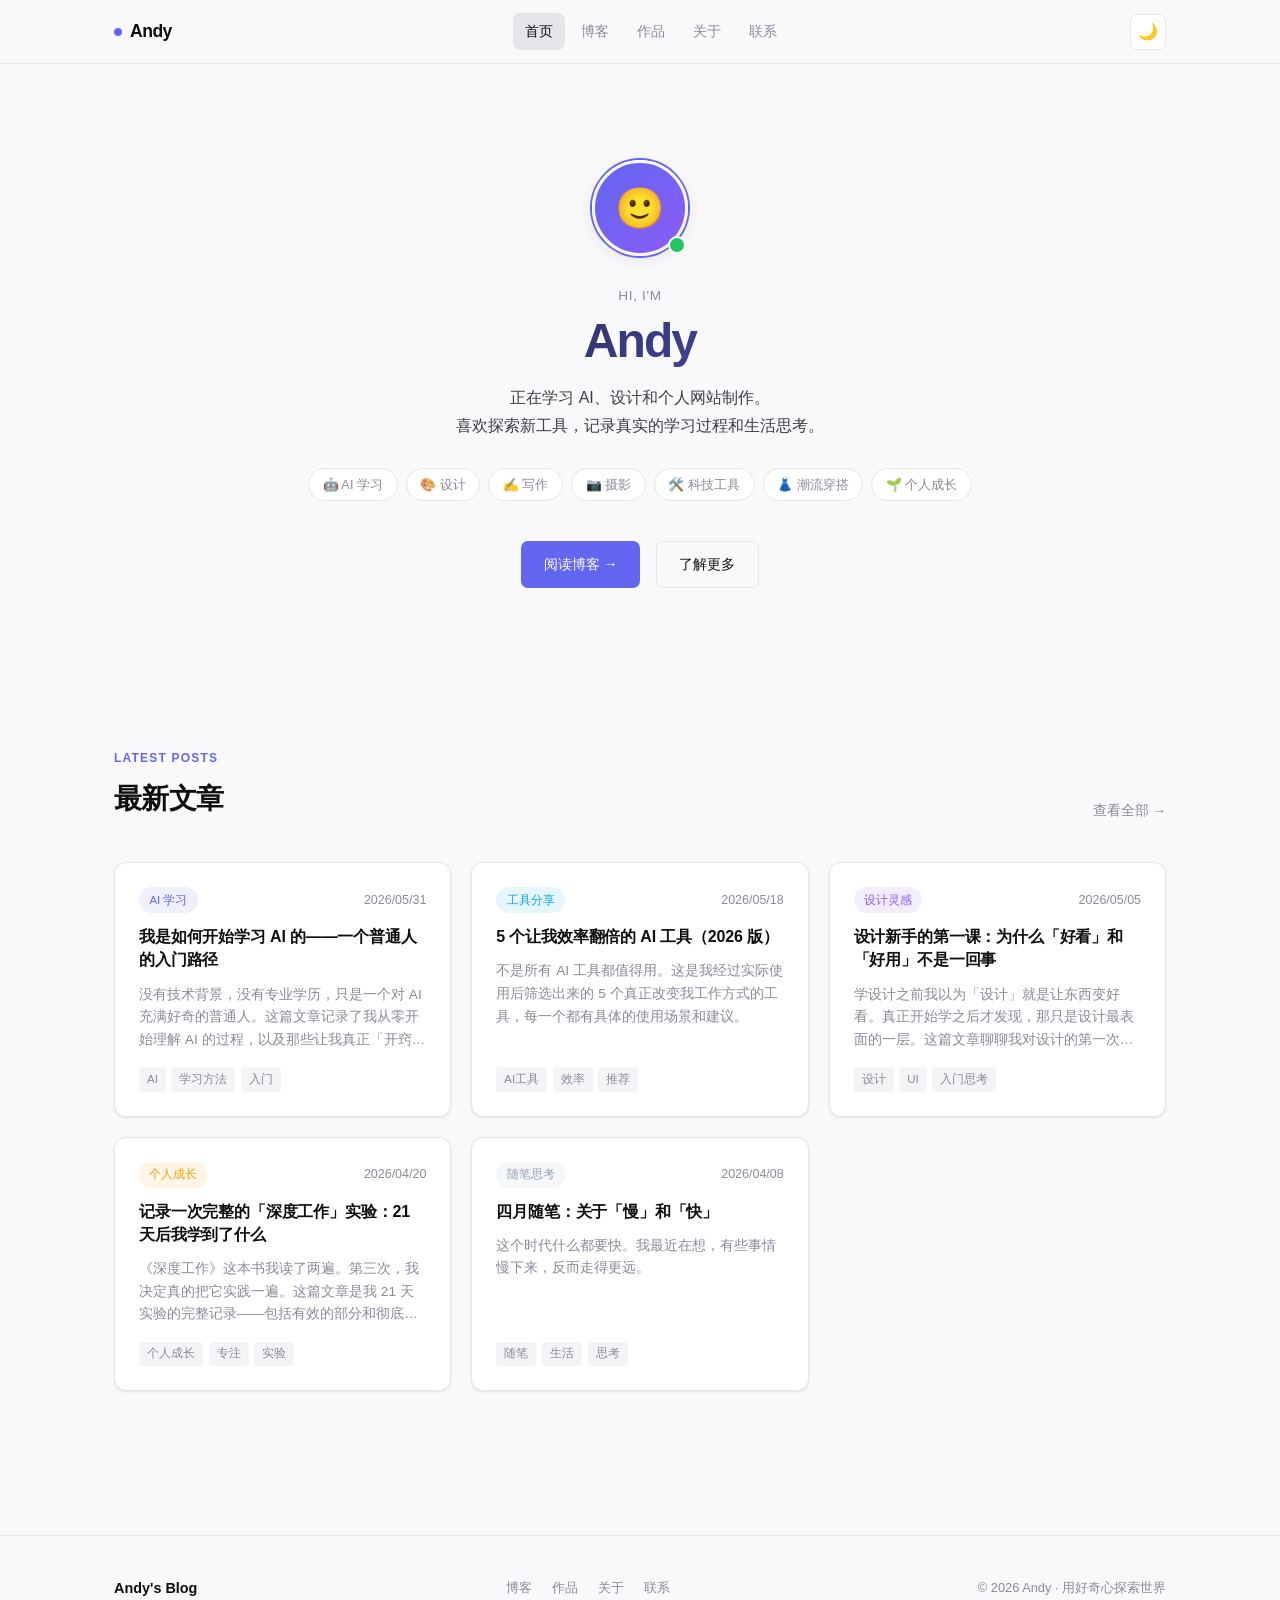
==== index.html @ e3a0c017 "Initial commit: Andy's personal blog" ====
<!DOCTYPE html>
<html lang="zh-CN" data-theme="light">
<head>
  <meta charset="UTF-8" />
  <meta name="viewport" content="width=device-width, initial-scale=1.0" />
  <!-- ✏️ 修改这里：网站标题 -->
  <title>Andy — AI · 设计 · 个人成长</title>
  <meta name="description" content="Andy 的个人博客 — 记录 AI 学习、设计灵感、工具分享和生活思考" />
  <link rel="stylesheet" href="css/style.css" />
</head>
<body>

  <!-- ===== 导航栏 ===== -->
  <header class="navbar">
    <div class="container">
      <!-- ✏️ 修改：左侧品牌名 -->
      <a href="index.html" class="nav-logo">
        <span class="logo-dot"></span>Andy
      </a>
      <nav class="nav-links">
        <a href="index.html">首页</a>
        <a href="blog.html">博客</a>
        <a href="works.html">作品</a>
        <a href="about.html">关于</a>
        <a href="contact.html">联系</a>
      </nav>
      <div class="nav-actions">
        <button class="btn-theme" id="btn-theme" aria-label="切换主题">🌙</button>
        <button class="btn-menu" id="btn-menu" aria-label="菜单">☰</button>
      </div>
    </div>
  </header>
  <!-- 移动端导航 -->
  <nav class="mobile-nav" id="mobile-nav">
    <a href="index.html">首页</a>
    <a href="blog.html">博客</a>
    <a href="works.html">作品</a>
    <a href="about.html">关于</a>
    <a href="contact.html">联系</a>
  </nav>

  <main>
    <!-- ===== Hero ===== -->
    <section class="hero">
      <div class="container">
        <!-- 头像区域 -->
        <div class="hero-avatar-wrap fade-up">
          <div class="hero-avatar">
            <!-- ✏️ 如果有头像图片，替换下面这行：
                 <img src="images/avatar.jpg" alt="Andy" />
                 并删除下面的 emoji -->
            🙂
          </div>
          <div class="hero-status" title="正在学习中"></div>
        </div>

        <!-- 问候语 -->
        <p class="hero-greeting fade-up fade-up-1">Hi, I'm</p>

        <!-- ✏️ 修改：你的名字 -->
        <h1 class="hero-name fade-up fade-up-2">Andy</h1>

        <!-- ✏️ 修改：个人简介 -->
        <p class="hero-bio fade-up fade-up-3">
          正在学习 AI、设计和个人网站制作。<br />
          喜欢探索新工具，记录真实的学习过程和生活思考。
        </p>

        <!-- ✏️ 修改：个人标签 -->
        <div class="hero-tags fade-up fade-up-4">
          <span class="tag-pill">🤖 AI 学习</span>
          <span class="tag-pill">🎨 设计</span>
          <span class="tag-pill">✍️ 写作</span>
          <span class="tag-pill">📷 摄影</span>
          <span class="tag-pill">🛠️ 科技工具</span>
          <span class="tag-pill">👗 潮流穿搭</span>
          <span class="tag-pill">🌱 个人成长</span>
        </div>

        <!-- 按钮 -->
        <div class="hero-actions fade-up fade-up-5">
          <a href="blog.html" class="btn btn-primary">阅读博客 →</a>
          <a href="about.html" class="btn btn-outline">了解更多</a>
        </div>
      </div>
    </section>

    <!-- ===== 最新文章 ===== -->
    <section class="section">
      <div class="container">
        <div class="section-header">
          <div>
            <p class="section-label">Latest Posts</p>
            <h2 class="section-title">最新文章</h2>
          </div>
          <a href="blog.html" class="section-link">查看全部 →</a>
        </div>
        <div class="posts-grid" id="latest-posts">
          <!-- 由 main.js 动态渲染 -->
        </div>
      </div>
    </section>
  </main>

  <!-- ===== 页脚 ===== -->
  <footer>
    <div class="container">
      <div class="footer-inner">
        <!-- ✏️ 修改：品牌名 -->
        <span class="footer-brand">Andy's Blog</span>
        <nav class="footer-links">
          <a href="blog.html">博客</a>
          <a href="works.html">作品</a>
          <a href="about.html">关于</a>
          <a href="contact.html">联系</a>
        </nav>
        <!-- ✏️ 修改：版权年份 -->
        <span class="footer-copy">© 2026 Andy · 用好奇心探索世界</span>
      </div>
    </div>
  </footer>

  <script src="data/posts.js"></script>
  <script src="data/works.js"></script>
  <script src="js/main.js"></script>
</body>
</html>
---- css/style.css ----
/* ================================================================
   Andy's Blog — 全局样式
   修改说明：
   - 主色调：修改 --accent / --accent-2 变量
   - 字体大小：修改 --text-base
   - 最大宽度：修改 --max-w
================================================================ */

/* ===== CSS Variables — Light Mode ===== */
:root {
  --bg:          #f9f9fb;
  --bg-card:     #ffffff;
  --bg-code:     #f3f4f6;
  --text:        #0f0f10;
  --text-2:      #3d3d44;
  --text-muted:  #8a8a99;
  --border:      #e5e5ea;
  --accent:      #6366f1;   /* 靛蓝紫 — 主强调色 */
  --accent-2:    #8b5cf6;   /* 紫色 — 次强调色 */
  --accent-rgb:  99, 102, 241;
  --shadow-sm:   0 1px 3px rgba(0,0,0,.07), 0 1px 2px rgba(0,0,0,.04);
  --shadow-md:   0 4px 16px rgba(0,0,0,.08), 0 2px 4px rgba(0,0,0,.04);
  --shadow-lg:   0 8px 32px rgba(0,0,0,.10), 0 4px 8px rgba(0,0,0,.05);
  --radius:      12px;
  --radius-sm:   7px;
  --max-w:       1100px;
  --nav-h:       64px;
  --transition:  0.2s ease;
}

/* ===== CSS Variables — Dark Mode ===== */
[data-theme="dark"] {
  --bg:          #0d0d10;
  --bg-card:     #17171d;
  --bg-code:     #1e1e28;
  --text:        #f0f0f5;
  --text-2:      #c0c0cc;
  --text-muted:  #6b6b7e;
  --border:      #2a2a35;
  --accent:      #818cf8;
  --accent-2:    #a78bfa;
  --accent-rgb:  129, 140, 248;
  --shadow-sm:   0 1px 3px rgba(0,0,0,.3);
  --shadow-md:   0 4px 16px rgba(0,0,0,.4);
  --shadow-lg:   0 8px 32px rgba(0,0,0,.5);
}

/* ===== Reset ===== */
*, *::before, *::after { box-sizing: border-box; margin: 0; padding: 0; }
html { scroll-behavior: smooth; }
body {
  font-family: -apple-system, BlinkMacSystemFont, "Segoe UI", "PingFang SC",
               "Hiragino Sans GB", "Microsoft YaHei", sans-serif;
  background: var(--bg);
  color: var(--text);
  font-size: 15px;
  line-height: 1.7;
  transition: background var(--transition), color var(--transition);
  min-height: 100vh;
}
a { color: var(--accent); text-decoration: none; transition: color var(--transition); }
a:hover { color: var(--accent-2); }
img { max-width: 100%; display: block; }
ul { list-style: none; }
button { cursor: pointer; font-family: inherit; }

/* ===== Scrollbar ===== */
::-webkit-scrollbar { width: 6px; }
::-webkit-scrollbar-track { background: transparent; }
::-webkit-scrollbar-thumb { background: var(--border); border-radius: 3px; }

/* ===== Utility ===== */
.container { max-width: var(--max-w); margin: 0 auto; padding: 0 1.5rem; }
.section { padding: 5rem 0; }
.section-sm { padding: 3rem 0; }
.text-muted { color: var(--text-muted); }
.text-accent { color: var(--accent); }
.hidden { display: none !important; }

/* ===== Navigation ===== */
.navbar {
  position: sticky;
  top: 0;
  z-index: 100;
  height: var(--nav-h);
  background: rgba(249,249,251,.85);
  backdrop-filter: blur(12px);
  -webkit-backdrop-filter: blur(12px);
  border-bottom: 1px solid var(--border);
  transition: background var(--transition), border-color var(--transition);
}
[data-theme="dark"] .navbar {
  background: rgba(13,13,16,.85);
}
.navbar .container {
  height: 100%;
  display: flex;
  align-items: center;
  justify-content: space-between;
}
.nav-logo {
  font-size: 1.1rem;
  font-weight: 700;
  color: var(--text);
  letter-spacing: -0.03em;
  display: flex;
  align-items: center;
  gap: .5rem;
}
.nav-logo:hover { color: var(--accent); }
.nav-logo .logo-dot {
  width: 8px; height: 8px;
  background: var(--accent);
  border-radius: 50%;
  display: inline-block;
}
.nav-links {
  display: flex;
  align-items: center;
  gap: .25rem;
}
.nav-links a {
  color: var(--text-muted);
  font-size: .88rem;
  padding: .4rem .75rem;
  border-radius: var(--radius-sm);
  transition: all var(--transition);
}
.nav-links a:hover, .nav-links a.active {
  color: var(--text);
  background: var(--border);
}
.nav-actions { display: flex; align-items: center; gap: .5rem; }

/* Theme toggle */
.btn-theme {
  width: 36px; height: 36px;
  border-radius: var(--radius-sm);
  border: 1px solid var(--border);
  background: var(--bg-card);
  color: var(--text-muted);
  display: flex; align-items: center; justify-content: center;
  font-size: 1rem;
  transition: all var(--transition);
}
.btn-theme:hover { color: var(--text); border-color: var(--accent); }

/* Mobile menu toggle */
.btn-menu {
  display: none;
  width: 36px; height: 36px;
  border-radius: var(--radius-sm);
  border: 1px solid var(--border);
  background: var(--bg-card);
  color: var(--text);
  align-items: center; justify-content: center;
  font-size: 1.1rem;
}
.mobile-nav {
  display: none;
  flex-direction: column;
  gap: .25rem;
  padding: 1rem 1.5rem;
  border-bottom: 1px solid var(--border);
  background: var(--bg);
}
.mobile-nav.open { display: flex; }
.mobile-nav a {
  color: var(--text-2);
  padding: .6rem .75rem;
  border-radius: var(--radius-sm);
  font-size: .9rem;
}
.mobile-nav a:hover, .mobile-nav a.active {
  background: var(--border);
  color: var(--text);
}

/* ===== Hero Section ===== */
.hero {
  padding: 6rem 0 5rem;
  text-align: center;
}
.hero-avatar-wrap {
  position: relative;
  width: 96px;
  margin: 0 auto 1.75rem;
}
.hero-avatar {
  width: 96px; height: 96px;
  border-radius: 50%;
  background: linear-gradient(135deg, var(--accent), var(--accent-2));
  display: flex; align-items: center; justify-content: center;
  font-size: 2.5rem;
  border: 3px solid var(--bg);
  box-shadow: 0 0 0 2px var(--accent), var(--shadow-md);
  overflow: hidden;
}
/* 如果你有头像图片，取消下面这行注释并填写路径 */
/* .hero-avatar img { width: 100%; height: 100%; object-fit: cover; border-radius: 50%; } */
.hero-status {
  position: absolute;
  bottom: 2px; right: 2px;
  width: 18px; height: 18px;
  background: #22c55e;
  border-radius: 50%;
  border: 2.5px solid var(--bg);
}
.hero-greeting {
  font-size: .85rem;
  color: var(--text-muted);
  margin-bottom: .5rem;
  letter-spacing: .05em;
  text-transform: uppercase;
}
.hero-name {
  font-size: clamp(2rem, 5vw, 3rem);
  font-weight: 800;
  letter-spacing: -0.04em;
  line-height: 1.1;
  margin-bottom: 1rem;
  background: linear-gradient(135deg, var(--text) 0%, var(--accent) 100%);
  -webkit-background-clip: text;
  -webkit-text-fill-color: transparent;
  background-clip: text;
}
.hero-bio {
  max-width: 520px;
  margin: 0 auto 1.75rem;
  color: var(--text-2);
  font-size: 1rem;
  line-height: 1.75;
}
.hero-tags {
  display: flex;
  flex-wrap: wrap;
  justify-content: center;
  gap: .5rem;
  margin-bottom: 2.5rem;
}
.tag-pill {
  display: inline-flex;
  align-items: center;
  gap: .3rem;
  padding: .3rem .85rem;
  border-radius: 999px;
  font-size: .8rem;
  background: var(--bg-card);
  color: var(--text-muted);
  border: 1px solid var(--border);
  transition: all var(--transition);
}
.tag-pill:hover {
  border-color: var(--accent);
  color: var(--accent);
}
.hero-actions { display: flex; justify-content: center; gap: 1rem; flex-wrap: wrap; }

/* ===== Buttons ===== */
.btn {
  display: inline-flex;
  align-items: center;
  gap: .45rem;
  padding: .65rem 1.4rem;
  border-radius: var(--radius-sm);
  font-size: .88rem;
  font-weight: 500;
  border: none;
  transition: all var(--transition);
  white-space: nowrap;
}
.btn-primary {
  background: var(--accent);
  color: #fff;
  box-shadow: 0 0 0 0 rgba(var(--accent-rgb), .4);
}
.btn-primary:hover {
  background: var(--accent-2);
  color: #fff;
  transform: translateY(-1px);
  box-shadow: 0 4px 14px rgba(var(--accent-rgb), .4);
}
.btn-outline {
  background: transparent;
  color: var(--text);
  border: 1px solid var(--border);
}
.btn-outline:hover {
  border-color: var(--accent);
  color: var(--accent);
  transform: translateY(-1px);
}

/* ===== Section Headers ===== */
.section-header {
  display: flex;
  align-items: flex-end;
  justify-content: space-between;
  margin-bottom: 2.5rem;
  flex-wrap: wrap;
  gap: 1rem;
}
.section-label {
  font-size: .75rem;
  font-weight: 600;
  letter-spacing: .1em;
  text-transform: uppercase;
  color: var(--accent);
  margin-bottom: .4rem;
}
.section-title {
  font-size: clamp(1.3rem, 3vw, 1.75rem);
  font-weight: 700;
  letter-spacing: -0.02em;
  color: var(--text);
}
.section-link {
  font-size: .85rem;
  color: var(--text-muted);
  display: flex;
  align-items: center;
  gap: .3rem;
  white-space: nowrap;
}
.section-link:hover { color: var(--accent); }

/* ===== Post Cards ===== */
.posts-grid {
  display: grid;
  grid-template-columns: repeat(auto-fill, minmax(300px, 1fr));
  gap: 1.25rem;
}
.post-card {
  background: var(--bg-card);
  border: 1px solid var(--border);
  border-radius: var(--radius);
  padding: 1.5rem;
  transition: all var(--transition);
  display: flex;
  flex-direction: column;
  gap: .75rem;
  box-shadow: var(--shadow-sm);
  cursor: pointer;
}
.post-card:hover {
  transform: translateY(-3px);
  box-shadow: var(--shadow-md);
  border-color: rgba(var(--accent-rgb), .3);
}
.post-card-top {
  display: flex;
  align-items: center;
  justify-content: space-between;
}
.cat-badge {
  display: inline-flex;
  align-items: center;
  padding: .2rem .65rem;
  border-radius: 999px;
  font-size: .72rem;
  font-weight: 500;
  background: rgba(var(--accent-rgb), .1);
  color: var(--accent);
}
.post-date-small { font-size: .78rem; color: var(--text-muted); }
.post-card-title {
  font-size: 1rem;
  font-weight: 600;
  line-height: 1.45;
  letter-spacing: -0.01em;
  color: var(--text);
  transition: color var(--transition);
}
.post-card:hover .post-card-title { color: var(--accent); }
.post-card-summary {
  font-size: .855rem;
  color: var(--text-muted);
  line-height: 1.65;
  flex: 1;
  display: -webkit-box;
  -webkit-line-clamp: 3;
  -webkit-box-orient: vertical;
  overflow: hidden;
}
.post-card-tags { display: flex; flex-wrap: wrap; gap: .35rem; margin-top: .25rem; }
.mini-tag {
  font-size: .72rem;
  padding: .15rem .5rem;
  border-radius: 4px;
  background: var(--bg-code);
  color: var(--text-muted);
}

/* ===== Blog Page — List ===== */
.blog-filter {
  display: flex;
  flex-wrap: wrap;
  gap: .5rem;
  margin-bottom: 2.5rem;
}
.filter-btn {
  padding: .35rem .9rem;
  border-radius: 999px;
  font-size: .82rem;
  border: 1px solid var(--border);
  background: var(--bg-card);
  color: var(--text-muted);
  transition: all var(--transition);
}
.filter-btn:hover { border-color: var(--accent); color: var(--accent); }
.filter-btn.active {
  background: var(--accent);
  border-color: var(--accent);
  color: #fff;
}

.post-list-item {
  display: flex;
  gap: 1.5rem;
  padding: 1.75rem 0;
  border-bottom: 1px solid var(--border);
  align-items: flex-start;
  transition: all var(--transition);
}
.post-list-item:last-child { border-bottom: none; }
.post-list-item:hover .post-list-title { color: var(--accent); }
.post-list-date {
  flex-shrink: 0;
  width: 72px;
  text-align: right;
  color: var(--text-muted);
  font-size: .8rem;
  line-height: 1.5;
  padding-top: .15rem;
}
.post-list-body { flex: 1; }
.post-list-meta {
  display: flex;
  align-items: center;
  gap: .6rem;
  margin-bottom: .5rem;
  flex-wrap: wrap;
}
.post-list-title {
  font-size: 1.08rem;
  font-weight: 600;
  letter-spacing: -0.01em;
  color: var(--text);
  margin-bottom: .45rem;
  line-height: 1.45;
  transition: color var(--transition);
}
.post-list-summary {
  font-size: .875rem;
  color: var(--text-muted);
  line-height: 1.65;
  display: -webkit-box;
  -webkit-line-clamp: 2;
  -webkit-box-orient: vertical;
  overflow: hidden;
}
.post-list-tags { display: flex; flex-wrap: wrap; gap: .3rem; margin-top: .6rem; }

.empty-state {
  text-align: center;
  padding: 5rem 0;
  color: var(--text-muted);
  font-size: .95rem;
}
.empty-state .empty-icon { font-size: 2.5rem; margin-bottom: 1rem; }

/* ===== Post Detail Page ===== */
.post-detail-header {
  padding: 4rem 0 3rem;
  max-width: 760px;
  margin: 0 auto;
}
.back-btn {
  display: inline-flex;
  align-items: center;
  gap: .35rem;
  font-size: .83rem;
  color: var(--text-muted);
  margin-bottom: 2rem;
  transition: color var(--transition);
}
.back-btn:hover { color: var(--accent); }
.post-detail-category { margin-bottom: .75rem; }
.post-detail-title {
  font-size: clamp(1.5rem, 4vw, 2.2rem);
  font-weight: 800;
  letter-spacing: -0.04em;
  line-height: 1.25;
  margin-bottom: 1rem;
  color: var(--text);
}
.post-detail-meta {
  display: flex;
  align-items: center;
  gap: 1rem;
  flex-wrap: wrap;
  color: var(--text-muted);
  font-size: .83rem;
}
.post-detail-meta span { display: flex; align-items: center; gap: .3rem; }

/* Article body */
.post-body {
  max-width: 760px;
  margin: 0 auto;
  font-size: 1rem;
  line-height: 1.875;
  color: var(--text-2);
}
.post-body p { margin-bottom: 1.4rem; }
.post-body h2 {
  font-size: 1.35rem;
  font-weight: 700;
  margin: 2.5rem 0 .9rem;
  letter-spacing: -0.02em;
  color: var(--text);
}
.post-body h3 {
  font-size: 1.1rem;
  font-weight: 600;
  margin: 2rem 0 .7rem;
  color: var(--text);
}
.post-body ul, .post-body ol {
  padding-left: 1.5rem;
  margin-bottom: 1.4rem;
}
.post-body li { margin-bottom: .45rem; }
.post-body blockquote {
  border-left: 3px solid var(--accent);
  padding: .6rem 1.25rem;
  margin: 1.75rem 0;
  background: rgba(var(--accent-rgb), .04);
  border-radius: 0 var(--radius-sm) var(--radius-sm) 0;
  color: var(--text-muted);
  font-style: italic;
}
.post-body code {
  font-family: "SFMono-Regular", Consolas, "Fira Code", monospace;
  font-size: .875em;
  background: var(--bg-code);
  padding: .15rem .45rem;
  border-radius: 4px;
  color: var(--accent);
}
.post-body pre {
  background: var(--bg-code);
  border: 1px solid var(--border);
  border-radius: var(--radius-sm);
  padding: 1.25rem 1.5rem;
  overflow-x: auto;
  margin-bottom: 1.4rem;
}
.post-body pre code {
  background: none;
  padding: 0;
  color: var(--text);
  font-size: .875rem;
}
.post-body a { text-decoration: underline; text-underline-offset: 2px; }
.post-body hr { border: none; border-top: 1px solid var(--border); margin: 2.5rem 0; }

/* Post nav */
.post-nav-bar {
  max-width: 760px;
  margin: 0 auto;
  display: flex;
  gap: 1rem;
  padding: 2.5rem 0 4rem;
  border-top: 1px solid var(--border);
  margin-top: 3rem;
}
.post-nav-card {
  flex: 1;
  padding: 1.1rem 1.25rem;
  border: 1px solid var(--border);
  border-radius: var(--radius);
  background: var(--bg-card);
  transition: all var(--transition);
  min-width: 0;
}
.post-nav-card:hover {
  border-color: rgba(var(--accent-rgb),.4);
  transform: translateY(-2px);
  box-shadow: var(--shadow-sm);
}
.post-nav-card.next { text-align: right; }
.post-nav-label {
  font-size: .72rem;
  color: var(--text-muted);
  text-transform: uppercase;
  letter-spacing: .07em;
  margin-bottom: .3rem;
}
.post-nav-card-title {
  font-size: .88rem;
  font-weight: 600;
  color: var(--text);
  white-space: nowrap;
  overflow: hidden;
  text-overflow: ellipsis;
  transition: color var(--transition);
}
.post-nav-card:hover .post-nav-card-title { color: var(--accent); }

/* ===== Works Page ===== */
.works-grid {
  display: grid;
  grid-template-columns: repeat(auto-fill, minmax(280px, 1fr));
  gap: 1.5rem;
}
.work-card {
  background: var(--bg-card);
  border: 1px solid var(--border);
  border-radius: var(--radius);
  overflow: hidden;
  transition: all var(--transition);
  box-shadow: var(--shadow-sm);
  display: flex;
  flex-direction: column;
}
.work-card:hover {
  transform: translateY(-4px);
  box-shadow: var(--shadow-lg);
  border-color: rgba(var(--accent-rgb),.3);
}
.work-card-cover {
  height: 160px;
  background: linear-gradient(135deg, rgba(var(--accent-rgb),.15) 0%, rgba(139,92,246,.15) 100%);
  display: flex;
  align-items: center;
  justify-content: center;
  font-size: 3rem;
  border-bottom: 1px solid var(--border);
}
.work-card-body { padding: 1.25rem; flex: 1; display: flex; flex-direction: column; gap: .6rem; }
.work-card-title {
  font-size: 1rem;
  font-weight: 600;
  color: var(--text);
  letter-spacing: -0.01em;
}
.work-card-desc { font-size: .855rem; color: var(--text-muted); line-height: 1.6; flex: 1; }
.work-card-tags { display: flex; flex-wrap: wrap; gap: .35rem; }
.work-card-actions { display: flex; gap: .5rem; padding: .75rem 1.25rem 1.25rem; flex-wrap: wrap; }
.btn-sm {
  padding: .4rem .9rem;
  font-size: .8rem;
  border-radius: var(--radius-sm);
}

/* ===== About Page ===== */
.about-hero {
  display: flex;
  align-items: center;
  gap: 2.5rem;
  padding: 4rem 0 3rem;
  flex-wrap: wrap;
}
.about-avatar-wrap {
  flex-shrink: 0;
}
.about-avatar {
  width: 120px; height: 120px;
  border-radius: 50%;
  background: linear-gradient(135deg, var(--accent), var(--accent-2));
  display: flex; align-items: center; justify-content: center;
  font-size: 3.5rem;
  border: 4px solid var(--bg);
  box-shadow: 0 0 0 2px var(--accent), var(--shadow-lg);
  overflow: hidden;
}
.about-intro-name {
  font-size: clamp(1.6rem, 4vw, 2.2rem);
  font-weight: 800;
  letter-spacing: -0.04em;
  margin-bottom: .35rem;
}
.about-intro-role {
  color: var(--accent);
  font-size: .92rem;
  font-weight: 500;
  margin-bottom: 1rem;
}
.about-intro-bio {
  color: var(--text-2);
  font-size: .95rem;
  line-height: 1.75;
  max-width: 520px;
}
.about-section { padding: 2.5rem 0; border-top: 1px solid var(--border); }
.about-section-title {
  font-size: 1.1rem;
  font-weight: 700;
  margin-bottom: 1.25rem;
  display: flex;
  align-items: center;
  gap: .5rem;
}
.about-section-title .icon { font-size: 1.25rem; }
.interests-grid {
  display: flex;
  flex-wrap: wrap;
  gap: .6rem;
}
.interest-item {
  display: inline-flex;
  align-items: center;
  gap: .35rem;
  padding: .45rem 1rem;
  border-radius: var(--radius-sm);
  background: var(--bg-card);
  border: 1px solid var(--border);
  font-size: .85rem;
  color: var(--text-2);
  transition: all var(--transition);
}
.interest-item:hover { border-color: var(--accent); color: var(--accent); }
.goals-list { display: flex; flex-direction: column; gap: .75rem; }
.goal-item {
  display: flex;
  align-items: flex-start;
  gap: .75rem;
  padding: 1rem 1.25rem;
  background: var(--bg-card);
  border: 1px solid var(--border);
  border-radius: var(--radius-sm);
  font-size: .88rem;
  color: var(--text-2);
}
.goal-item .goal-icon { font-size: 1.2rem; flex-shrink: 0; }

/* ===== Contact Page ===== */
.contact-grid {
  display: grid;
  grid-template-columns: repeat(auto-fill, minmax(240px, 1fr));
  gap: 1.25rem;
}
.contact-card {
  background: var(--bg-card);
  border: 1px solid var(--border);
  border-radius: var(--radius);
  padding: 1.75rem;
  text-align: center;
  transition: all var(--transition);
  box-shadow: var(--shadow-sm);
  display: flex;
  flex-direction: column;
  align-items: center;
  gap: .75rem;
}
.contact-card:hover {
  transform: translateY(-4px);
  box-shadow: var(--shadow-md);
  border-color: rgba(var(--accent-rgb),.3);
}
.contact-card-icon {
  width: 52px; height: 52px;
  border-radius: 50%;
  background: rgba(var(--accent-rgb),.1);
  display: flex; align-items: center; justify-content: center;
  font-size: 1.5rem;
}
.contact-card-name { font-size: .92rem; font-weight: 600; color: var(--text); }
.contact-card-value { font-size: .83rem; color: var(--text-muted); word-break: break-all; }
.contact-card-link {
  font-size: .8rem;
  color: var(--accent);
  margin-top: .25rem;
}
.contact-card-link:hover { color: var(--accent-2); text-decoration: underline; }
.contact-note {
  max-width: 520px;
  margin: 2.5rem auto 0;
  text-align: center;
  color: var(--text-muted);
  font-size: .9rem;
  line-height: 1.7;
  padding: 1.5rem;
  border: 1px dashed var(--border);
  border-radius: var(--radius);
}

/* ===== Page Header (inner pages) ===== */
.page-header {
  padding: 3.5rem 0 2.5rem;
  border-bottom: 1px solid var(--border);
  margin-bottom: 3rem;
}
.page-header-label {
  font-size: .75rem;
  font-weight: 600;
  letter-spacing: .1em;
  text-transform: uppercase;
  color: var(--accent);
  margin-bottom: .5rem;
}
.page-header-title {
  font-size: clamp(1.5rem, 4vw, 2rem);
  font-weight: 800;
  letter-spacing: -0.04em;
  color: var(--text);
  margin-bottom: .5rem;
}
.page-header-desc { font-size: .9rem; color: var(--text-muted); max-width: 500px; }

/* ===== Footer ===== */
footer {
  border-top: 1px solid var(--border);
  padding: 2.5rem 0;
  margin-top: 4rem;
}
.footer-inner {
  display: flex;
  align-items: center;
  justify-content: space-between;
  flex-wrap: wrap;
  gap: 1rem;
}
.footer-brand { font-size: .9rem; font-weight: 600; color: var(--text); }
.footer-copy { font-size: .8rem; color: var(--text-muted); }
.footer-links { display: flex; gap: 1.25rem; }
.footer-links a { font-size: .82rem; color: var(--text-muted); }
.footer-links a:hover { color: var(--accent); }

/* ===== Animations ===== */
@keyframes fadeUp {
  from { opacity: 0; transform: translateY(18px); }
  to   { opacity: 1; transform: translateY(0); }
}
.fade-up { animation: fadeUp .5s ease both; }
.fade-up-1 { animation-delay: .05s; }
.fade-up-2 { animation-delay: .12s; }
.fade-up-3 { animation-delay: .19s; }
.fade-up-4 { animation-delay: .26s; }
.fade-up-5 { animation-delay: .33s; }

/* ===== Divider ===== */
.divider { height: 1px; background: var(--border); margin: 0; }

/* ===== Responsive ===== */
@media (max-width: 768px) {
  .nav-links { display: none; }
  .btn-menu { display: flex; }
  .hero { padding: 4rem 0 3rem; }
  .section { padding: 3.5rem 0; }
  .post-list-item { flex-direction: column; gap: .5rem; }
  .post-list-date { width: auto; text-align: left; }
  .about-hero { flex-direction: column; gap: 1.5rem; padding: 3rem 0 2rem; }
  .about-avatar { width: 90px; height: 90px; font-size: 2.5rem; }
  .post-nav-bar { flex-direction: column; }
  .footer-inner { flex-direction: column; align-items: flex-start; gap: .75rem; }
}
@media (max-width: 480px) {
  .posts-grid { grid-template-columns: 1fr; }
  .works-grid { grid-template-columns: 1fr; }
  .contact-grid { grid-template-columns: 1fr; }
  .hero-name { font-size: 2rem; }
}
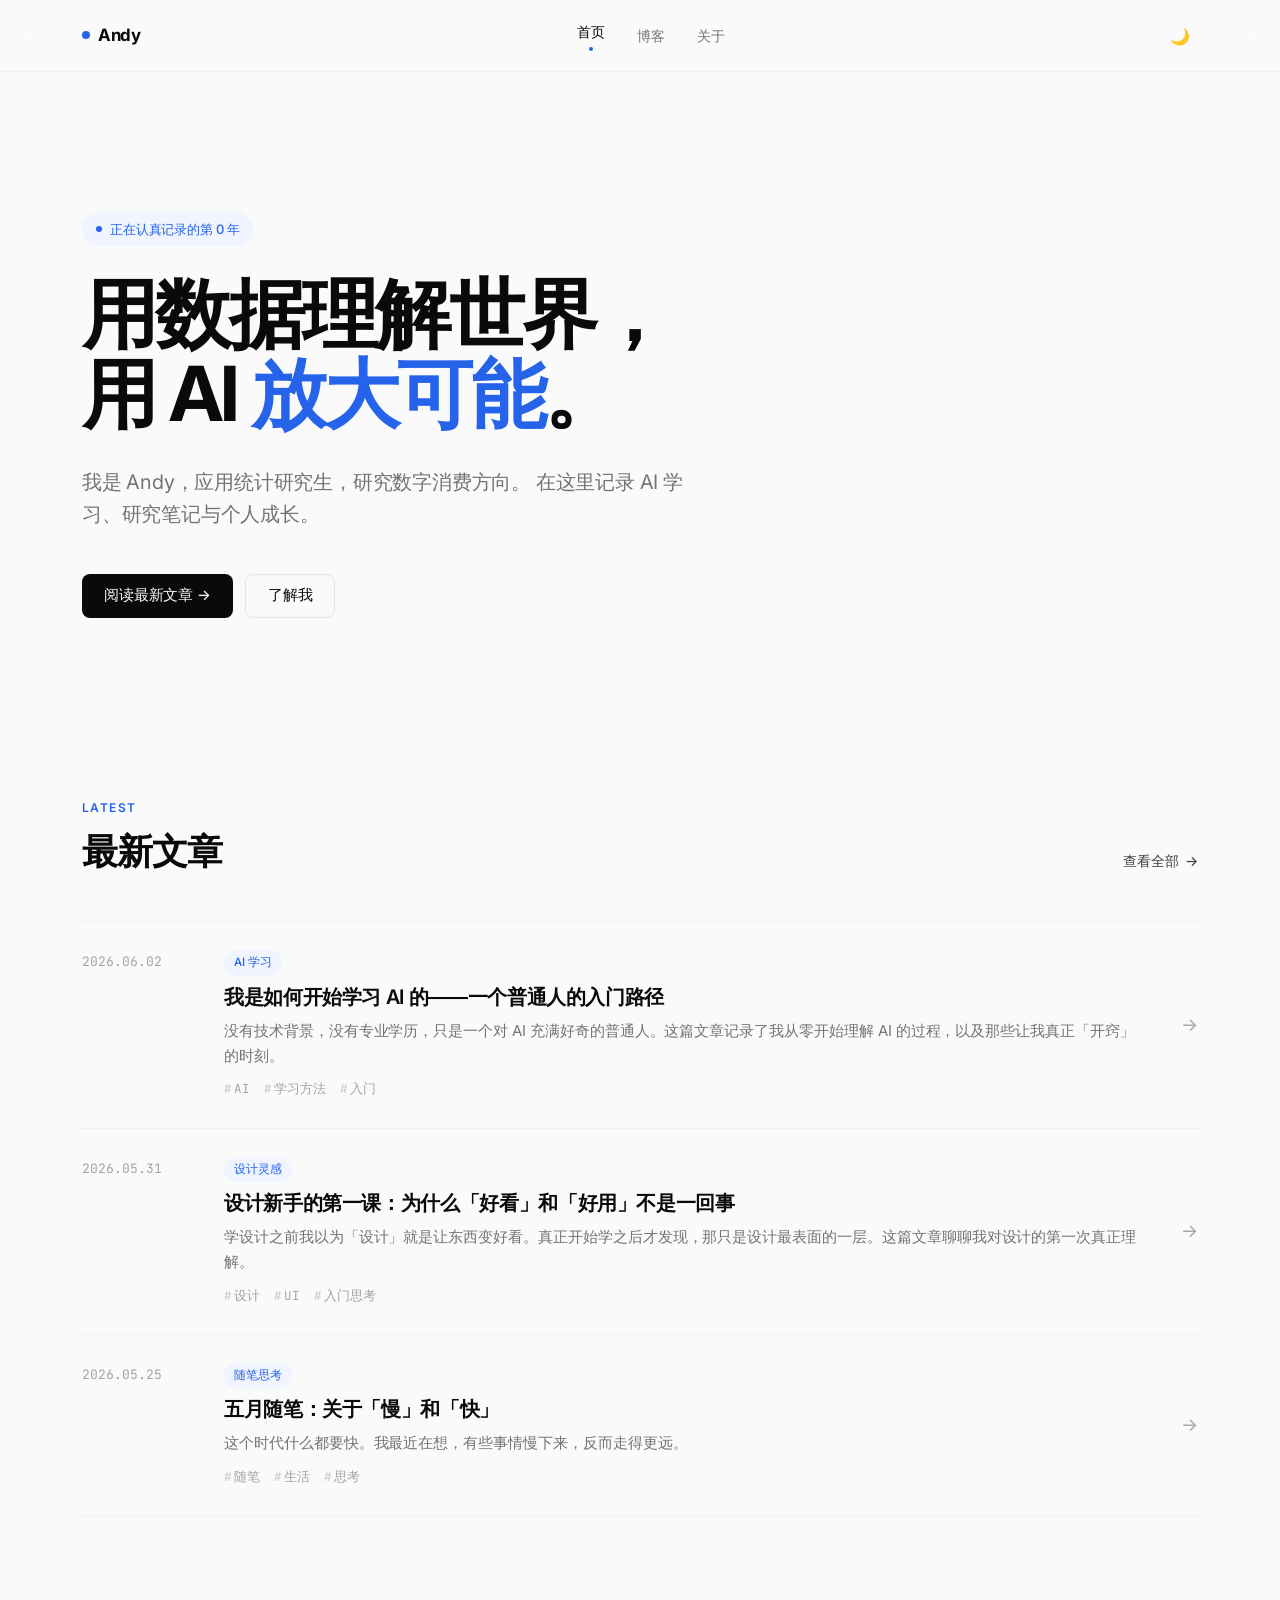
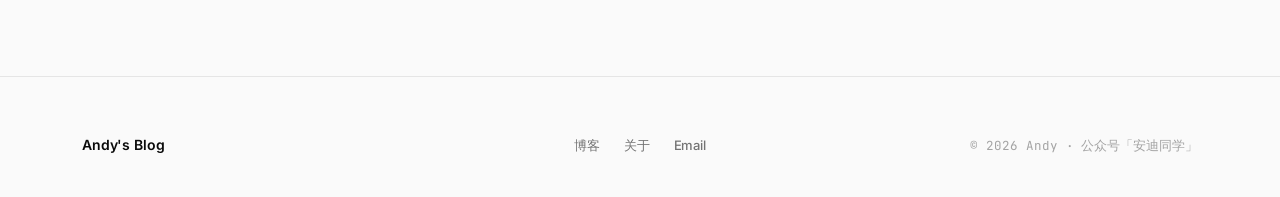
==== commit 24087af4: "redesign: 清亮蓝白编辑风格 + 精简页面结构 + 更新文章内容 - 删除 works.html / contact.html / data/works.js（导航只保留 首页/博客/关于） " ====
--- a/index.html
+++ b/index.html
@@ -3,9 +3,9 @@
 <head>
   <meta charset="UTF-8" />
   <meta name="viewport" content="width=device-width, initial-scale=1.0" />
-  <!-- ✏️ 修改这里：网站标题 -->
-  <title>Andy — AI · 设计 · 个人成长</title>
-  <meta name="description" content="Andy 的个人博客 — 记录 AI 学习、设计灵感、工具分享和生活思考" />
+  <!-- ✏️ 修改这里：网站标题（浏览器标签 + SEO） -->
+  <title>Andy — 应用统计 · 数字消费 · AI 应用</title>
+  <meta name="description" content="Andy 的个人博客 — 应用统计研究生，记录 AI 学习、数字消费研究与生活思考。" />
   <link rel="stylesheet" href="css/style.css" />
 </head>
 <body>
@@ -13,16 +13,14 @@
   <!-- ===== 导航栏 ===== -->
   <header class="navbar">
     <div class="container">
-      <!-- ✏️ 修改：左侧品牌名 -->
+      <!-- ✏️ 左侧品牌名 -->
       <a href="index.html" class="nav-logo">
         <span class="logo-dot"></span>Andy
       </a>
       <nav class="nav-links">
         <a href="index.html">首页</a>
         <a href="blog.html">博客</a>
-        <a href="works.html">作品</a>
         <a href="about.html">关于</a>
-        <a href="contact.html">联系</a>
       </nav>
       <div class="nav-actions">
         <button class="btn-theme" id="btn-theme" aria-label="切换主题">🌙</button>
@@ -30,57 +28,38 @@
       </div>
     </div>
   </header>
-  <!-- 移动端导航 -->
   <nav class="mobile-nav" id="mobile-nav">
     <a href="index.html">首页</a>
     <a href="blog.html">博客</a>
-    <a href="works.html">作品</a>
     <a href="about.html">关于</a>
-    <a href="contact.html">联系</a>
   </nav>
 
   <main>
-    <!-- ===== Hero ===== -->
+    <!-- ===== Hero：极简文字版 ===== -->
     <section class="hero">
       <div class="container">
-        <!-- 头像区域 -->
-        <div class="hero-avatar-wrap fade-up">
-          <div class="hero-avatar">
-            <!-- ✏️ 如果有头像图片，替换下面这行：
-                 <img src="images/avatar.jpg" alt="Andy" />
-                 并删除下面的 emoji -->
-            🙂
-          </div>
-          <div class="hero-status" title="正在学习中"></div>
+        <!-- ✏️ 顶部小标签 -->
+        <div class="hero-eyebrow fade-up">
+          <span class="dot"></span>
+          正在认真记录的第 0 年
         </div>
 
-        <!-- 问候语 -->
-        <p class="hero-greeting fade-up fade-up-1">Hi, I'm</p>
+        <!-- ✏️ 大标题（核心定位） -->
+        <h1 class="hero-title fade-up fade-up-1">
+          用数据理解世界，<br />
+          用 AI <span class="accent">放大可能</span>。
+        </h1>
 
-        <!-- ✏️ 修改：你的名字 -->
-        <h1 class="hero-name fade-up fade-up-2">Andy</h1>
-
-        <!-- ✏️ 修改：个人简介 -->
-        <p class="hero-bio fade-up fade-up-3">
-          正在学习 AI、设计和个人网站制作。<br />
-          喜欢探索新工具，记录真实的学习过程和生活思考。
+        <!-- ✏️ 一句话介绍 -->
+        <p class="hero-subtitle fade-up fade-up-2">
+          我是 Andy，应用统计研究生，研究数字消费方向。
+          在这里记录 AI 学习、研究笔记与个人成长。
         </p>
 
-        <!-- ✏️ 修改：个人标签 -->
-        <div class="hero-tags fade-up fade-up-4">
-          <span class="tag-pill">🤖 AI 学习</span>
-          <span class="tag-pill">🎨 设计</span>
-          <span class="tag-pill">✍️ 写作</span>
-          <span class="tag-pill">📷 摄影</span>
-          <span class="tag-pill">🛠️ 科技工具</span>
-          <span class="tag-pill">👗 潮流穿搭</span>
-          <span class="tag-pill">🌱 个人成长</span>
-        </div>
-
-        <!-- 按钮 -->
-        <div class="hero-actions fade-up fade-up-5">
-          <a href="blog.html" class="btn btn-primary">阅读博客 →</a>
-          <a href="about.html" class="btn btn-outline">了解更多</a>
+        <!-- 主操作按钮 -->
+        <div class="hero-actions fade-up fade-up-3">
+          <a href="blog.html" class="btn btn-primary">阅读最新文章 →</a>
+          <a href="about.html" class="btn btn-outline">了解我</a>
         </div>
       </div>
     </section>
@@ -90,12 +69,12 @@
       <div class="container">
         <div class="section-header">
           <div>
-            <p class="section-label">Latest Posts</p>
+            <p class="section-label">Latest</p>
             <h2 class="section-title">最新文章</h2>
           </div>
-          <a href="blog.html" class="section-link">查看全部 →</a>
+          <a href="blog.html" class="section-link">查看全部 <span>→</span></a>
         </div>
-        <div class="posts-grid" id="latest-posts">
+        <div class="posts-list" id="latest-posts">
           <!-- 由 main.js 动态渲染 -->
         </div>
       </div>
@@ -106,22 +85,18 @@
   <footer>
     <div class="container">
       <div class="footer-inner">
-        <!-- ✏️ 修改：品牌名 -->
         <span class="footer-brand">Andy's Blog</span>
         <nav class="footer-links">
           <a href="blog.html">博客</a>
-          <a href="works.html">作品</a>
           <a href="about.html">关于</a>
-          <a href="contact.html">联系</a>
+          <a href="mailto:2950260544@qq.com">Email</a>
         </nav>
-        <!-- ✏️ 修改：版权年份 -->
-        <span class="footer-copy">© 2026 Andy · 用好奇心探索世界</span>
+        <span class="footer-copy">© 2026 Andy · 公众号「安迪同学」</span>
       </div>
     </div>
   </footer>
 
   <script src="data/posts.js"></script>
-  <script src="data/works.js"></script>
   <script src="js/main.js"></script>
 </body>
 </html>
--- a/css/style.css
+++ b/css/style.css
@@ -1,81 +1,123 @@
 /* ================================================================
-   Andy's Blog — 全局样式
-   修改说明：
-   - 主色调：修改 --accent / --accent-2 变量
-   - 字体大小：修改 --text-base
-   - 最大宽度：修改 --max-w
-================================================================ */
-
-/* ===== CSS Variables — Light Mode ===== */
+   Andy's Blog — Premium Editorial Stylesheet
+   设计语言：Swiss Modernism 2.0 · 清亮蓝白
+   字体：Inter (英文/数字) + 思源黑体/苹方 (中文)
+   ============================================================== */
+
+/* ===== Google Fonts: Inter ===== */
+@import url('https://fonts.googleapis.com/css2?family=Inter:wght@400;500;600;700;800&family=JetBrains+Mono:wght@400;500&display=swap');
+
+/* ===== Design Tokens — Light ===== */
 :root {
-  --bg:          #f9f9fb;
-  --bg-card:     #ffffff;
-  --bg-code:     #f3f4f6;
-  --text:        #0f0f10;
-  --text-2:      #3d3d44;
-  --text-muted:  #8a8a99;
-  --border:      #e5e5ea;
-  --accent:      #6366f1;   /* 靛蓝紫 — 主强调色 */
-  --accent-2:    #8b5cf6;   /* 紫色 — 次强调色 */
-  --accent-rgb:  99, 102, 241;
-  --shadow-sm:   0 1px 3px rgba(0,0,0,.07), 0 1px 2px rgba(0,0,0,.04);
-  --shadow-md:   0 4px 16px rgba(0,0,0,.08), 0 2px 4px rgba(0,0,0,.04);
-  --shadow-lg:   0 8px 32px rgba(0,0,0,.10), 0 4px 8px rgba(0,0,0,.05);
-  --radius:      12px;
-  --radius-sm:   7px;
-  --max-w:       1100px;
-  --nav-h:       64px;
-  --transition:  0.2s ease;
-}
-
-/* ===== CSS Variables — Dark Mode ===== */
+  /* 主色 */
+  --color-primary:     #2563EB;   /* 清亮蓝 */
+  --color-primary-2:   #1E40AF;   /* 深蓝（点缀/hover） */
+  --color-primary-soft:#EFF4FF;   /* 蓝色柔背景 */
+
+  /* 中性 */
+  --color-bg:          #FAFAFA;   /* 象牙白主背景 */
+  --color-surface:     #FFFFFF;   /* 卡片纯白 */
+  --color-text:        #0A0A0A;   /* 极深黑（标题） */
+  --color-text-2:      #404040;   /* 正文 */
+  --color-text-3:      #737373;   /* 辅助 */
+  --color-text-4:      #A3A3A3;   /* 弱化（日期/标注） */
+  --color-border:      #E5E5E5;   /* 边框 */
+  --color-border-soft: #F0F0F0;   /* 浅分隔 */
+
+  /* 状态 */
+  --color-danger:      #DC2626;
+
+  /* 字体 */
+  --font-sans: 'Inter', -apple-system, BlinkMacSystemFont, "PingFang SC",
+               "Hiragino Sans GB", "Microsoft YaHei", "Source Han Sans CN", sans-serif;
+  --font-mono: 'JetBrains Mono', SFMono-Regular, Consolas, monospace;
+
+  /* 尺寸 */
+  --max-w-prose:  720px;   /* 文章正文最大宽度 */
+  --max-w:        1180px;  /* 全站容器宽度 */
+  --nav-h:        72px;
+  --radius:       8px;
+  --radius-sm:    6px;
+
+  /* 阴影（极克制） */
+  --shadow-sm: 0 1px 2px rgba(15,23,42,.04);
+  --shadow-md: 0 4px 16px rgba(15,23,42,.06);
+
+  /* 动效 */
+  --ease: cubic-bezier(.4, 0, .2, 1);
+  --t-fast: .15s var(--ease);
+  --t: .25s var(--ease);
+}
+
+/* ===== Design Tokens — Dark ===== */
 [data-theme="dark"] {
-  --bg:          #0d0d10;
-  --bg-card:     #17171d;
-  --bg-code:     #1e1e28;
-  --text:        #f0f0f5;
-  --text-2:      #c0c0cc;
-  --text-muted:  #6b6b7e;
-  --border:      #2a2a35;
-  --accent:      #818cf8;
-  --accent-2:    #a78bfa;
-  --accent-rgb:  129, 140, 248;
-  --shadow-sm:   0 1px 3px rgba(0,0,0,.3);
-  --shadow-md:   0 4px 16px rgba(0,0,0,.4);
-  --shadow-lg:   0 8px 32px rgba(0,0,0,.5);
-}
-
-/* ===== Reset ===== */
+  --color-primary:     #60A5FA;
+  --color-primary-2:   #93C5FD;
+  --color-primary-soft:#1E293B;
+
+  --color-bg:          #0A0A0A;
+  --color-surface:     #141414;
+  --color-text:        #FAFAFA;
+  --color-text-2:      #D4D4D4;
+  --color-text-3:      #A3A3A3;
+  --color-text-4:      #737373;
+  --color-border:      #262626;
+  --color-border-soft: #1F1F1F;
+
+  --shadow-sm: 0 1px 2px rgba(0,0,0,.4);
+  --shadow-md: 0 4px 16px rgba(0,0,0,.5);
+}
+
+/* ===== Reset & Base ===== */
 *, *::before, *::after { box-sizing: border-box; margin: 0; padding: 0; }
-html { scroll-behavior: smooth; }
+html { scroll-behavior: smooth; -webkit-text-size-adjust: 100%; }
 body {
-  font-family: -apple-system, BlinkMacSystemFont, "Segoe UI", "PingFang SC",
-               "Hiragino Sans GB", "Microsoft YaHei", sans-serif;
-  background: var(--bg);
-  color: var(--text);
-  font-size: 15px;
+  font-family: var(--font-sans);
+  background: var(--color-bg);
+  color: var(--color-text-2);
+  font-size: 16px;
   line-height: 1.7;
-  transition: background var(--transition), color var(--transition);
+  letter-spacing: -0.003em;
+  -webkit-font-smoothing: antialiased;
+  -moz-osx-font-smoothing: grayscale;
   min-height: 100vh;
-}
-a { color: var(--accent); text-decoration: none; transition: color var(--transition); }
-a:hover { color: var(--accent-2); }
-img { max-width: 100%; display: block; }
-ul { list-style: none; }
-button { cursor: pointer; font-family: inherit; }
-
-/* ===== Scrollbar ===== */
-::-webkit-scrollbar { width: 6px; }
+  transition: background var(--t), color var(--t);
+}
+img, svg { max-width: 100%; display: block; }
+a { color: var(--color-primary); text-decoration: none; transition: color var(--t-fast); }
+a:hover { color: var(--color-primary-2); }
+ul, ol { list-style: none; }
+button {
+  cursor: pointer;
+  font-family: inherit;
+  font-size: inherit;
+  background: none;
+  border: none;
+  color: inherit;
+}
+::selection { background: var(--color-primary); color: #fff; }
+
+/* 滚动条 */
+::-webkit-scrollbar { width: 8px; height: 8px; }
 ::-webkit-scrollbar-track { background: transparent; }
-::-webkit-scrollbar-thumb { background: var(--border); border-radius: 3px; }
-
-/* ===== Utility ===== */
-.container { max-width: var(--max-w); margin: 0 auto; padding: 0 1.5rem; }
-.section { padding: 5rem 0; }
-.section-sm { padding: 3rem 0; }
-.text-muted { color: var(--text-muted); }
-.text-accent { color: var(--accent); }
-.hidden { display: none !important; }
+::-webkit-scrollbar-thumb { background: var(--color-border); border-radius: 4px; }
+::-webkit-scrollbar-thumb:hover { background: var(--color-text-4); }
+
+/* ===== Layout: 容器 ===== */
+.container {
+  max-width: var(--max-w);
+  margin: 0 auto;
+  padding: 0 32px;
+}
+.prose-container {
+  max-width: var(--max-w-prose);
+  margin: 0 auto;
+  padding: 0 24px;
+}
+@media (max-width: 640px) {
+  .container { padding: 0 20px; }
+  .prose-container { padding: 0 20px; }
+}
 
 /* ===== Navigation ===== */
 .navbar {
@@ -83,15 +125,13 @@
   top: 0;
   z-index: 100;
   height: var(--nav-h);
-  background: rgba(249,249,251,.85);
-  backdrop-filter: blur(12px);
-  -webkit-backdrop-filter: blur(12px);
-  border-bottom: 1px solid var(--border);
-  transition: background var(--transition), border-color var(--transition);
-}
-[data-theme="dark"] .navbar {
-  background: rgba(13,13,16,.85);
-}
+  background: rgba(250, 250, 250, 0.8);
+  backdrop-filter: saturate(180%) blur(20px);
+  -webkit-backdrop-filter: saturate(180%) blur(20px);
+  border-bottom: 1px solid var(--color-border-soft);
+  transition: all var(--t);
+}
+[data-theme="dark"] .navbar { background: rgba(10, 10, 10, 0.8); }
 .navbar .container {
   height: 100%;
   display: flex;
@@ -99,766 +139,767 @@
   justify-content: space-between;
 }
 .nav-logo {
-  font-size: 1.1rem;
+  font-size: 17px;
   font-weight: 700;
-  color: var(--text);
-  letter-spacing: -0.03em;
-  display: flex;
-  align-items: center;
-  gap: .5rem;
-}
-.nav-logo:hover { color: var(--accent); }
+  color: var(--color-text);
+  letter-spacing: -0.02em;
+  display: flex;
+  align-items: center;
+  gap: 8px;
+}
+.nav-logo:hover { color: var(--color-primary); }
 .nav-logo .logo-dot {
-  width: 8px; height: 8px;
-  background: var(--accent);
+  display: inline-block;
+  width: 8px;
+  height: 8px;
+  background: var(--color-primary);
   border-radius: 50%;
-  display: inline-block;
-}
-.nav-links {
-  display: flex;
-  align-items: center;
-  gap: .25rem;
-}
+}
+.nav-links { display: flex; align-items: center; gap: 4px; }
 .nav-links a {
-  color: var(--text-muted);
-  font-size: .88rem;
-  padding: .4rem .75rem;
+  font-size: 14px;
+  font-weight: 500;
+  color: var(--color-text-3);
+  padding: 8px 14px;
   border-radius: var(--radius-sm);
-  transition: all var(--transition);
-}
-.nav-links a:hover, .nav-links a.active {
-  color: var(--text);
-  background: var(--border);
-}
-.nav-actions { display: flex; align-items: center; gap: .5rem; }
-
-/* Theme toggle */
-.btn-theme {
-  width: 36px; height: 36px;
+  transition: all var(--t-fast);
+}
+.nav-links a:hover { color: var(--color-text); background: var(--color-border-soft); }
+.nav-links a.active { color: var(--color-text); }
+.nav-links a.active::after {
+  content: '';
+  display: block;
+  width: 4px;
+  height: 4px;
+  background: var(--color-primary);
+  border-radius: 50%;
+  margin: 4px auto 0;
+}
+
+.nav-actions { display: flex; align-items: center; gap: 8px; }
+.btn-theme,
+.btn-menu {
+  width: 36px;
+  height: 36px;
+  display: flex;
+  align-items: center;
+  justify-content: center;
   border-radius: var(--radius-sm);
-  border: 1px solid var(--border);
-  background: var(--bg-card);
-  color: var(--text-muted);
-  display: flex; align-items: center; justify-content: center;
-  font-size: 1rem;
-  transition: all var(--transition);
-}
-.btn-theme:hover { color: var(--text); border-color: var(--accent); }
-
-/* Mobile menu toggle */
-.btn-menu {
-  display: none;
-  width: 36px; height: 36px;
-  border-radius: var(--radius-sm);
-  border: 1px solid var(--border);
-  background: var(--bg-card);
-  color: var(--text);
-  align-items: center; justify-content: center;
-  font-size: 1.1rem;
-}
+  color: var(--color-text-3);
+  transition: all var(--t-fast);
+}
+.btn-theme:hover,
+.btn-menu:hover { color: var(--color-text); background: var(--color-border-soft); }
+.btn-menu { display: none; }
+
+/* 移动端导航 */
 .mobile-nav {
   display: none;
   flex-direction: column;
-  gap: .25rem;
-  padding: 1rem 1.5rem;
-  border-bottom: 1px solid var(--border);
-  background: var(--bg);
+  padding: 12px 20px 20px;
+  border-bottom: 1px solid var(--color-border);
+  background: var(--color-bg);
 }
 .mobile-nav.open { display: flex; }
 .mobile-nav a {
-  color: var(--text-2);
-  padding: .6rem .75rem;
+  padding: 12px 14px;
   border-radius: var(--radius-sm);
-  font-size: .9rem;
-}
-.mobile-nav a:hover, .mobile-nav a.active {
-  background: var(--border);
-  color: var(--text);
-}
-
-/* ===== Hero Section ===== */
-.hero {
-  padding: 6rem 0 5rem;
-  text-align: center;
-}
-.hero-avatar-wrap {
-  position: relative;
-  width: 96px;
-  margin: 0 auto 1.75rem;
-}
-.hero-avatar {
-  width: 96px; height: 96px;
-  border-radius: 50%;
-  background: linear-gradient(135deg, var(--accent), var(--accent-2));
-  display: flex; align-items: center; justify-content: center;
-  font-size: 2.5rem;
-  border: 3px solid var(--bg);
-  box-shadow: 0 0 0 2px var(--accent), var(--shadow-md);
-  overflow: hidden;
-}
-/* 如果你有头像图片，取消下面这行注释并填写路径 */
-/* .hero-avatar img { width: 100%; height: 100%; object-fit: cover; border-radius: 50%; } */
-.hero-status {
-  position: absolute;
-  bottom: 2px; right: 2px;
-  width: 18px; height: 18px;
-  background: #22c55e;
-  border-radius: 50%;
-  border: 2.5px solid var(--bg);
-}
-.hero-greeting {
-  font-size: .85rem;
-  color: var(--text-muted);
-  margin-bottom: .5rem;
-  letter-spacing: .05em;
-  text-transform: uppercase;
-}
-.hero-name {
-  font-size: clamp(2rem, 5vw, 3rem);
-  font-weight: 800;
-  letter-spacing: -0.04em;
-  line-height: 1.1;
-  margin-bottom: 1rem;
-  background: linear-gradient(135deg, var(--text) 0%, var(--accent) 100%);
-  -webkit-background-clip: text;
-  -webkit-text-fill-color: transparent;
-  background-clip: text;
-}
-.hero-bio {
-  max-width: 520px;
-  margin: 0 auto 1.75rem;
-  color: var(--text-2);
-  font-size: 1rem;
-  line-height: 1.75;
-}
-.hero-tags {
-  display: flex;
-  flex-wrap: wrap;
-  justify-content: center;
-  gap: .5rem;
-  margin-bottom: 2.5rem;
-}
-.tag-pill {
-  display: inline-flex;
-  align-items: center;
-  gap: .3rem;
-  padding: .3rem .85rem;
-  border-radius: 999px;
-  font-size: .8rem;
-  background: var(--bg-card);
-  color: var(--text-muted);
-  border: 1px solid var(--border);
-  transition: all var(--transition);
-}
-.tag-pill:hover {
-  border-color: var(--accent);
-  color: var(--accent);
-}
-.hero-actions { display: flex; justify-content: center; gap: 1rem; flex-wrap: wrap; }
+  font-size: 15px;
+  color: var(--color-text-2);
+}
+.mobile-nav a:hover,
+.mobile-nav a.active { background: var(--color-border-soft); color: var(--color-text); }
 
 /* ===== Buttons ===== */
 .btn {
   display: inline-flex;
   align-items: center;
-  gap: .45rem;
-  padding: .65rem 1.4rem;
-  border-radius: var(--radius-sm);
-  font-size: .88rem;
-  font-weight: 500;
-  border: none;
-  transition: all var(--transition);
+  gap: 8px;
+  height: 44px;
+  padding: 0 22px;
+  border-radius: var(--radius);
+  font-size: 14.5px;
+  font-weight: 500;
+  letter-spacing: -0.01em;
+  transition: all var(--t-fast);
   white-space: nowrap;
 }
 .btn-primary {
-  background: var(--accent);
-  color: #fff;
-  box-shadow: 0 0 0 0 rgba(var(--accent-rgb), .4);
+  background: var(--color-text);
+  color: var(--color-bg);
 }
 .btn-primary:hover {
-  background: var(--accent-2);
+  background: var(--color-primary);
   color: #fff;
   transform: translateY(-1px);
-  box-shadow: 0 4px 14px rgba(var(--accent-rgb), .4);
 }
 .btn-outline {
   background: transparent;
-  color: var(--text);
-  border: 1px solid var(--border);
+  color: var(--color-text);
+  border: 1px solid var(--color-border);
 }
 .btn-outline:hover {
-  border-color: var(--accent);
-  color: var(--accent);
+  border-color: var(--color-text);
+  background: var(--color-surface);
   transform: translateY(-1px);
 }
-
-/* ===== Section Headers ===== */
+.btn-ghost {
+  background: transparent;
+  color: var(--color-text-2);
+  padding: 0 14px;
+  height: 36px;
+}
+.btn-ghost:hover { color: var(--color-primary); }
+
+/* ===== Hero（极简文字版）===== */
+.hero {
+  padding: 140px 0 100px;
+}
+.hero-eyebrow {
+  display: inline-flex;
+  align-items: center;
+  gap: 8px;
+  font-size: 13px;
+  font-weight: 500;
+  color: var(--color-primary);
+  background: var(--color-primary-soft);
+  padding: 6px 14px;
+  border-radius: 999px;
+  margin-bottom: 28px;
+  letter-spacing: -0.01em;
+}
+.hero-eyebrow .dot {
+  width: 6px;
+  height: 6px;
+  border-radius: 50%;
+  background: var(--color-primary);
+  animation: pulse 2s infinite;
+}
+@keyframes pulse {
+  0%, 100% { opacity: 1; }
+  50% { opacity: .4; }
+}
+
+.hero-title {
+  font-size: clamp(40px, 7vw, 76px);
+  font-weight: 700;
+  line-height: 1.05;
+  letter-spacing: -0.035em;
+  color: var(--color-text);
+  margin-bottom: 32px;
+  max-width: 900px;
+}
+.hero-title .accent {
+  color: var(--color-primary);
+}
+.hero-subtitle {
+  font-size: clamp(17px, 2vw, 20px);
+  line-height: 1.6;
+  color: var(--color-text-3);
+  max-width: 620px;
+  margin-bottom: 44px;
+  letter-spacing: -0.01em;
+}
+.hero-actions {
+  display: flex;
+  flex-wrap: wrap;
+  gap: 12px;
+}
+
+@media (max-width: 640px) {
+  .hero { padding: 80px 0 64px; }
+}
+
+/* ===== Section Header ===== */
+.section { padding: 80px 0; }
+.section-sm { padding: 56px 0; }
+
 .section-header {
   display: flex;
   align-items: flex-end;
   justify-content: space-between;
-  margin-bottom: 2.5rem;
+  margin-bottom: 48px;
+  gap: 24px;
   flex-wrap: wrap;
-  gap: 1rem;
 }
 .section-label {
-  font-size: .75rem;
+  font-size: 12px;
   font-weight: 600;
-  letter-spacing: .1em;
   text-transform: uppercase;
-  color: var(--accent);
-  margin-bottom: .4rem;
+  letter-spacing: 0.12em;
+  color: var(--color-primary);
+  margin-bottom: 12px;
 }
 .section-title {
-  font-size: clamp(1.3rem, 3vw, 1.75rem);
+  font-size: clamp(28px, 3.5vw, 36px);
   font-weight: 700;
-  letter-spacing: -0.02em;
-  color: var(--text);
+  letter-spacing: -0.025em;
+  color: var(--color-text);
+  line-height: 1.2;
 }
 .section-link {
-  font-size: .85rem;
-  color: var(--text-muted);
-  display: flex;
-  align-items: center;
-  gap: .3rem;
-  white-space: nowrap;
-}
-.section-link:hover { color: var(--accent); }
-
-/* ===== Post Cards ===== */
-.posts-grid {
+  font-size: 14px;
+  font-weight: 500;
+  color: var(--color-text-2);
+  display: inline-flex;
+  align-items: center;
+  gap: 6px;
+  transition: gap var(--t-fast);
+}
+.section-link:hover { color: var(--color-primary); gap: 10px; }
+
+/* ===== Page Header ===== */
+.page-header {
+  padding: 80px 0 56px;
+  border-bottom: 1px solid var(--color-border);
+  margin-bottom: 56px;
+}
+.page-header-label {
+  font-size: 12px;
+  font-weight: 600;
+  text-transform: uppercase;
+  letter-spacing: 0.12em;
+  color: var(--color-primary);
+  margin-bottom: 16px;
+}
+.page-header-title {
+  font-size: clamp(36px, 5vw, 56px);
+  font-weight: 700;
+  letter-spacing: -0.03em;
+  line-height: 1.1;
+  color: var(--color-text);
+  margin-bottom: 20px;
+}
+.page-header-desc {
+  font-size: 18px;
+  line-height: 1.6;
+  color: var(--color-text-3);
+  max-width: 620px;
+}
+
+/* ===== 文章列表（首页 / 博客页通用）===== */
+.posts-list {
+  display: flex;
+  flex-direction: column;
+}
+.post-row {
   display: grid;
-  grid-template-columns: repeat(auto-fill, minmax(300px, 1fr));
-  gap: 1.25rem;
-}
-.post-card {
-  background: var(--bg-card);
-  border: 1px solid var(--border);
-  border-radius: var(--radius);
-  padding: 1.5rem;
-  transition: all var(--transition);
-  display: flex;
-  flex-direction: column;
-  gap: .75rem;
-  box-shadow: var(--shadow-sm);
+  grid-template-columns: 110px 1fr auto;
+  gap: 32px;
+  align-items: baseline;
+  padding: 28px 0;
+  border-bottom: 1px solid var(--color-border-soft);
   cursor: pointer;
-}
-.post-card:hover {
-  transform: translateY(-3px);
-  box-shadow: var(--shadow-md);
-  border-color: rgba(var(--accent-rgb), .3);
-}
-.post-card-top {
-  display: flex;
-  align-items: center;
-  justify-content: space-between;
-}
-.cat-badge {
-  display: inline-flex;
-  align-items: center;
-  padding: .2rem .65rem;
-  border-radius: 999px;
-  font-size: .72rem;
-  font-weight: 500;
-  background: rgba(var(--accent-rgb), .1);
-  color: var(--accent);
-}
-.post-date-small { font-size: .78rem; color: var(--text-muted); }
-.post-card-title {
-  font-size: 1rem;
+  transition: background var(--t-fast), padding var(--t-fast);
+}
+.post-row:hover {
+  background: linear-gradient(to right, transparent 0%, var(--color-primary-soft) 50%, transparent 100%);
+  padding-left: 16px;
+  padding-right: 16px;
+}
+.post-row:hover .post-row-title { color: var(--color-primary); }
+.post-row:first-child { border-top: 1px solid var(--color-border-soft); }
+.post-row-date {
+  font-family: var(--font-mono);
+  font-size: 13px;
+  color: var(--color-text-4);
+  letter-spacing: 0;
+}
+.post-row-body { min-width: 0; }
+.post-row-meta {
+  display: flex;
+  align-items: center;
+  gap: 12px;
+  margin-bottom: 8px;
+}
+.post-row-title {
+  font-size: 20px;
   font-weight: 600;
-  line-height: 1.45;
-  letter-spacing: -0.01em;
-  color: var(--text);
-  transition: color var(--transition);
-}
-.post-card:hover .post-card-title { color: var(--accent); }
-.post-card-summary {
-  font-size: .855rem;
-  color: var(--text-muted);
+  letter-spacing: -0.018em;
+  line-height: 1.35;
+  color: var(--color-text);
+  margin-bottom: 8px;
+  transition: color var(--t-fast);
+}
+.post-row-summary {
+  font-size: 15px;
   line-height: 1.65;
-  flex: 1;
-  display: -webkit-box;
-  -webkit-line-clamp: 3;
-  -webkit-box-orient: vertical;
-  overflow: hidden;
-}
-.post-card-tags { display: flex; flex-wrap: wrap; gap: .35rem; margin-top: .25rem; }
-.mini-tag {
-  font-size: .72rem;
-  padding: .15rem .5rem;
-  border-radius: 4px;
-  background: var(--bg-code);
-  color: var(--text-muted);
-}
-
-/* ===== Blog Page — List ===== */
-.blog-filter {
-  display: flex;
-  flex-wrap: wrap;
-  gap: .5rem;
-  margin-bottom: 2.5rem;
-}
-.filter-btn {
-  padding: .35rem .9rem;
-  border-radius: 999px;
-  font-size: .82rem;
-  border: 1px solid var(--border);
-  background: var(--bg-card);
-  color: var(--text-muted);
-  transition: all var(--transition);
-}
-.filter-btn:hover { border-color: var(--accent); color: var(--accent); }
-.filter-btn.active {
-  background: var(--accent);
-  border-color: var(--accent);
-  color: #fff;
-}
-
-.post-list-item {
-  display: flex;
-  gap: 1.5rem;
-  padding: 1.75rem 0;
-  border-bottom: 1px solid var(--border);
-  align-items: flex-start;
-  transition: all var(--transition);
-}
-.post-list-item:last-child { border-bottom: none; }
-.post-list-item:hover .post-list-title { color: var(--accent); }
-.post-list-date {
-  flex-shrink: 0;
-  width: 72px;
-  text-align: right;
-  color: var(--text-muted);
-  font-size: .8rem;
-  line-height: 1.5;
-  padding-top: .15rem;
-}
-.post-list-body { flex: 1; }
-.post-list-meta {
-  display: flex;
-  align-items: center;
-  gap: .6rem;
-  margin-bottom: .5rem;
-  flex-wrap: wrap;
-}
-.post-list-title {
-  font-size: 1.08rem;
-  font-weight: 600;
-  letter-spacing: -0.01em;
-  color: var(--text);
-  margin-bottom: .45rem;
-  line-height: 1.45;
-  transition: color var(--transition);
-}
-.post-list-summary {
-  font-size: .875rem;
-  color: var(--text-muted);
-  line-height: 1.65;
+  color: var(--color-text-3);
+  margin-bottom: 10px;
   display: -webkit-box;
   -webkit-line-clamp: 2;
   -webkit-box-orient: vertical;
   overflow: hidden;
 }
-.post-list-tags { display: flex; flex-wrap: wrap; gap: .3rem; margin-top: .6rem; }
-
+.post-row-tags {
+  display: flex;
+  gap: 14px;
+  font-size: 12.5px;
+  color: var(--color-text-4);
+  font-family: var(--font-mono);
+}
+.post-row-tags span::before { content: '#'; opacity: 0.6; margin-right: 2px; }
+.post-row-arrow {
+  font-size: 18px;
+  color: var(--color-text-4);
+  transition: all var(--t-fast);
+  align-self: center;
+}
+.post-row:hover .post-row-arrow {
+  color: var(--color-primary);
+  transform: translateX(4px);
+}
+
+@media (max-width: 768px) {
+  .post-row {
+    grid-template-columns: 1fr;
+    gap: 8px;
+    padding: 24px 0;
+  }
+  .post-row-arrow { display: none; }
+  .post-row-date { font-size: 12px; }
+  .post-row-title { font-size: 18px; }
+}
+
+/* 分类徽章 */
+.cat-badge {
+  display: inline-flex;
+  align-items: center;
+  font-size: 11.5px;
+  font-weight: 500;
+  padding: 3px 10px;
+  border-radius: 999px;
+  background: var(--color-primary-soft);
+  color: var(--color-primary);
+  letter-spacing: 0;
+}
+
+/* ===== 博客分类筛选 ===== */
+.blog-filter {
+  display: flex;
+  flex-wrap: wrap;
+  gap: 6px;
+  margin-bottom: 48px;
+  padding-bottom: 32px;
+  border-bottom: 1px solid var(--color-border-soft);
+}
+.filter-btn {
+  font-size: 13.5px;
+  padding: 8px 16px;
+  border-radius: 999px;
+  color: var(--color-text-3);
+  background: transparent;
+  border: 1px solid var(--color-border);
+  transition: all var(--t-fast);
+}
+.filter-btn:hover { color: var(--color-text); border-color: var(--color-text); }
+.filter-btn.active {
+  background: var(--color-text);
+  color: var(--color-bg);
+  border-color: var(--color-text);
+}
+
+/* ===== Empty state ===== */
 .empty-state {
+  padding: 80px 0;
   text-align: center;
-  padding: 5rem 0;
-  color: var(--text-muted);
-  font-size: .95rem;
-}
-.empty-state .empty-icon { font-size: 2.5rem; margin-bottom: 1rem; }
-
-/* ===== Post Detail Page ===== */
-.post-detail-header {
-  padding: 4rem 0 3rem;
-  max-width: 760px;
+  color: var(--color-text-3);
+}
+.empty-state .empty-icon {
+  font-size: 32px;
+  margin-bottom: 16px;
+  opacity: .4;
+}
+
+/* ================================================================
+   关于页
+   ============================================================== */
+.about-wrap {
+  padding: 80px 0 120px;
+  max-width: var(--max-w-prose);
   margin: 0 auto;
 }
-.back-btn {
-  display: inline-flex;
-  align-items: center;
-  gap: .35rem;
-  font-size: .83rem;
-  color: var(--text-muted);
-  margin-bottom: 2rem;
-  transition: color var(--transition);
-}
-.back-btn:hover { color: var(--accent); }
-.post-detail-category { margin-bottom: .75rem; }
-.post-detail-title {
-  font-size: clamp(1.5rem, 4vw, 2.2rem);
-  font-weight: 800;
-  letter-spacing: -0.04em;
-  line-height: 1.25;
-  margin-bottom: 1rem;
-  color: var(--text);
-}
-.post-detail-meta {
-  display: flex;
-  align-items: center;
-  gap: 1rem;
+.about-intro-name {
+  font-size: clamp(36px, 5vw, 52px);
+  font-weight: 700;
+  letter-spacing: -0.03em;
+  line-height: 1.1;
+  color: var(--color-text);
+  margin-bottom: 16px;
+}
+.about-intro-role {
+  font-size: 16px;
+  color: var(--color-primary);
+  font-weight: 500;
+  margin-bottom: 32px;
+  letter-spacing: -0.005em;
+}
+.about-intro-bio {
+  font-size: 17px;
+  line-height: 1.8;
+  color: var(--color-text-2);
+  margin-bottom: 56px;
+}
+.about-intro-bio strong { color: var(--color-text); font-weight: 600; }
+
+.about-section {
+  padding: 40px 0;
+  border-top: 1px solid var(--color-border-soft);
+}
+.about-section-title {
+  font-size: 13px;
+  font-weight: 600;
+  text-transform: uppercase;
+  letter-spacing: 0.12em;
+  color: var(--color-text-3);
+  margin-bottom: 24px;
+}
+
+.tag-grid {
+  display: flex;
   flex-wrap: wrap;
-  color: var(--text-muted);
-  font-size: .83rem;
-}
-.post-detail-meta span { display: flex; align-items: center; gap: .3rem; }
-
-/* Article body */
-.post-body {
-  max-width: 760px;
-  margin: 0 auto;
-  font-size: 1rem;
-  line-height: 1.875;
-  color: var(--text-2);
-}
-.post-body p { margin-bottom: 1.4rem; }
-.post-body h2 {
-  font-size: 1.35rem;
-  font-weight: 700;
-  margin: 2.5rem 0 .9rem;
-  letter-spacing: -0.02em;
-  color: var(--text);
-}
-.post-body h3 {
-  font-size: 1.1rem;
+  gap: 8px;
+}
+.tag-chip {
+  padding: 8px 16px;
+  border: 1px solid var(--color-border);
+  border-radius: 999px;
+  font-size: 13.5px;
+  color: var(--color-text-2);
+  transition: all var(--t-fast);
+}
+.tag-chip:hover {
+  border-color: var(--color-primary);
+  color: var(--color-primary);
+  background: var(--color-primary-soft);
+}
+
+.goal-list {
+  display: flex;
+  flex-direction: column;
+  gap: 4px;
+}
+.goal-row {
+  display: grid;
+  grid-template-columns: 32px 1fr;
+  gap: 16px;
+  padding: 18px 0;
+  align-items: start;
+  border-bottom: 1px dashed var(--color-border-soft);
+}
+.goal-row:last-child { border-bottom: none; }
+.goal-num {
+  font-family: var(--font-mono);
+  font-size: 13px;
+  color: var(--color-primary);
+  font-weight: 500;
+  padding-top: 2px;
+}
+.goal-text {
+  font-size: 15.5px;
+  line-height: 1.65;
+  color: var(--color-text-2);
+}
+
+.contact-block {
+  margin-top: 56px;
+  padding: 36px;
+  background: var(--color-surface);
+  border: 1px solid var(--color-border);
+  border-radius: var(--radius);
+}
+.contact-block-title {
+  font-size: 18px;
   font-weight: 600;
-  margin: 2rem 0 .7rem;
-  color: var(--text);
-}
-.post-body ul, .post-body ol {
-  padding-left: 1.5rem;
-  margin-bottom: 1.4rem;
-}
-.post-body li { margin-bottom: .45rem; }
-.post-body blockquote {
-  border-left: 3px solid var(--accent);
-  padding: .6rem 1.25rem;
-  margin: 1.75rem 0;
-  background: rgba(var(--accent-rgb), .04);
-  border-radius: 0 var(--radius-sm) var(--radius-sm) 0;
-  color: var(--text-muted);
-  font-style: italic;
-}
-.post-body code {
-  font-family: "SFMono-Regular", Consolas, "Fira Code", monospace;
-  font-size: .875em;
-  background: var(--bg-code);
-  padding: .15rem .45rem;
-  border-radius: 4px;
-  color: var(--accent);
-}
-.post-body pre {
-  background: var(--bg-code);
-  border: 1px solid var(--border);
+  color: var(--color-text);
+  margin-bottom: 8px;
+  letter-spacing: -0.015em;
+}
+.contact-block-desc {
+  font-size: 14.5px;
+  color: var(--color-text-3);
+  margin-bottom: 24px;
+  line-height: 1.6;
+}
+.contact-list {
+  display: grid;
+  grid-template-columns: repeat(auto-fit, minmax(220px, 1fr));
+  gap: 16px;
+}
+.contact-item {
+  display: flex;
+  align-items: center;
+  gap: 14px;
+  padding: 14px 16px;
+  background: var(--color-bg);
+  border: 1px solid var(--color-border);
   border-radius: var(--radius-sm);
-  padding: 1.25rem 1.5rem;
-  overflow-x: auto;
-  margin-bottom: 1.4rem;
-}
-.post-body pre code {
-  background: none;
-  padding: 0;
-  color: var(--text);
-  font-size: .875rem;
-}
-.post-body a { text-decoration: underline; text-underline-offset: 2px; }
-.post-body hr { border: none; border-top: 1px solid var(--border); margin: 2.5rem 0; }
-
-/* Post nav */
-.post-nav-bar {
-  max-width: 760px;
-  margin: 0 auto;
-  display: flex;
-  gap: 1rem;
-  padding: 2.5rem 0 4rem;
-  border-top: 1px solid var(--border);
-  margin-top: 3rem;
-}
-.post-nav-card {
-  flex: 1;
-  padding: 1.1rem 1.25rem;
-  border: 1px solid var(--border);
-  border-radius: var(--radius);
-  background: var(--bg-card);
-  transition: all var(--transition);
-  min-width: 0;
-}
-.post-nav-card:hover {
-  border-color: rgba(var(--accent-rgb),.4);
-  transform: translateY(-2px);
-  box-shadow: var(--shadow-sm);
-}
-.post-nav-card.next { text-align: right; }
-.post-nav-label {
-  font-size: .72rem;
-  color: var(--text-muted);
+  transition: all var(--t-fast);
+}
+.contact-item:hover {
+  border-color: var(--color-primary);
+  transform: translateY(-1px);
+}
+.contact-icon {
+  width: 36px;
+  height: 36px;
+  display: flex;
+  align-items: center;
+  justify-content: center;
+  background: var(--color-primary-soft);
+  color: var(--color-primary);
+  border-radius: var(--radius-sm);
+  font-size: 16px;
+  flex-shrink: 0;
+}
+.contact-info { min-width: 0; }
+.contact-label {
+  font-size: 12px;
+  color: var(--color-text-4);
+  margin-bottom: 2px;
+  font-weight: 500;
+  letter-spacing: 0.02em;
   text-transform: uppercase;
-  letter-spacing: .07em;
-  margin-bottom: .3rem;
-}
-.post-nav-card-title {
-  font-size: .88rem;
-  font-weight: 600;
-  color: var(--text);
+}
+.contact-value {
+  font-size: 14px;
+  color: var(--color-text);
+  font-weight: 500;
   white-space: nowrap;
   overflow: hidden;
   text-overflow: ellipsis;
-  transition: color var(--transition);
-}
-.post-nav-card:hover .post-nav-card-title { color: var(--accent); }
-
-/* ===== Works Page ===== */
-.works-grid {
+}
+
+/* ================================================================
+   文章详情页
+   ============================================================== */
+.post-detail {
+  padding: 56px 0 120px;
+}
+.post-detail-back {
+  display: inline-flex;
+  align-items: center;
+  gap: 6px;
+  font-size: 13.5px;
+  color: var(--color-text-3);
+  margin-bottom: 48px;
+  font-family: var(--font-mono);
+}
+.post-detail-back:hover { color: var(--color-primary); }
+
+.post-detail-header { margin-bottom: 48px; }
+.post-detail-meta {
+  display: flex;
+  align-items: center;
+  gap: 14px;
+  font-size: 13px;
+  color: var(--color-text-4);
+  margin-bottom: 20px;
+  font-family: var(--font-mono);
+  flex-wrap: wrap;
+}
+.post-detail-meta .dot { color: var(--color-border); }
+.post-detail-title {
+  font-size: clamp(32px, 5vw, 48px);
+  font-weight: 700;
+  letter-spacing: -0.03em;
+  line-height: 1.15;
+  color: var(--color-text);
+  margin-bottom: 20px;
+}
+.post-detail-tags {
+  display: flex;
+  flex-wrap: wrap;
+  gap: 14px;
+  font-size: 13px;
+  color: var(--color-text-4);
+  font-family: var(--font-mono);
+}
+.post-detail-tags span::before { content: '#'; opacity: 0.6; margin-right: 2px; }
+
+/* 正文排版 */
+.post-body {
+  font-size: 17px;
+  line-height: 1.85;
+  color: var(--color-text-2);
+}
+.post-body > * + * { margin-top: 1.4em; }
+.post-body p { margin: 0; }
+.post-body h2 {
+  font-size: 26px;
+  font-weight: 700;
+  letter-spacing: -0.02em;
+  color: var(--color-text);
+  margin-top: 2.2em !important;
+  margin-bottom: 0.8em !important;
+  line-height: 1.3;
+}
+.post-body h3 {
+  font-size: 20px;
+  font-weight: 600;
+  letter-spacing: -0.015em;
+  color: var(--color-text);
+  margin-top: 2em !important;
+  margin-bottom: 0.6em !important;
+  line-height: 1.4;
+}
+.post-body ul, .post-body ol {
+  padding-left: 1.5em;
+  list-style: disc;
+}
+.post-body ol { list-style: decimal; }
+.post-body li { margin-top: 0.4em; }
+.post-body li::marker { color: var(--color-primary); }
+.post-body blockquote {
+  border-left: 3px solid var(--color-primary);
+  padding: 4px 0 4px 24px;
+  color: var(--color-text-3);
+  font-style: italic;
+}
+.post-body code {
+  font-family: var(--font-mono);
+  font-size: 0.88em;
+  background: var(--color-primary-soft);
+  color: var(--color-primary-2);
+  padding: 2px 7px;
+  border-radius: 4px;
+}
+.post-body a {
+  color: var(--color-primary);
+  border-bottom: 1px solid var(--color-primary-soft);
+  transition: border-color var(--t-fast);
+}
+.post-body a:hover { border-bottom-color: var(--color-primary); }
+.post-body strong { color: var(--color-text); font-weight: 600; }
+.post-body hr {
+  border: none;
+  height: 1px;
+  background: var(--color-border);
+  margin: 3em 0 !important;
+}
+
+/* 文章导航 */
+.post-nav-bar {
   display: grid;
-  grid-template-columns: repeat(auto-fill, minmax(280px, 1fr));
-  gap: 1.5rem;
-}
-.work-card {
-  background: var(--bg-card);
-  border: 1px solid var(--border);
+  grid-template-columns: 1fr 1fr;
+  gap: 24px;
+  margin-top: 72px;
+  padding-top: 40px;
+  border-top: 1px solid var(--color-border);
+}
+.post-nav-card {
+  padding: 20px 24px;
+  border: 1px solid var(--color-border);
   border-radius: var(--radius);
-  overflow: hidden;
-  transition: all var(--transition);
-  box-shadow: var(--shadow-sm);
-  display: flex;
-  flex-direction: column;
-}
-.work-card:hover {
-  transform: translateY(-4px);
-  box-shadow: var(--shadow-lg);
-  border-color: rgba(var(--accent-rgb),.3);
-}
-.work-card-cover {
-  height: 160px;
-  background: linear-gradient(135deg, rgba(var(--accent-rgb),.15) 0%, rgba(139,92,246,.15) 100%);
-  display: flex;
-  align-items: center;
-  justify-content: center;
-  font-size: 3rem;
-  border-bottom: 1px solid var(--border);
-}
-.work-card-body { padding: 1.25rem; flex: 1; display: flex; flex-direction: column; gap: .6rem; }
-.work-card-title {
-  font-size: 1rem;
+  cursor: pointer;
+  transition: all var(--t-fast);
+  background: var(--color-surface);
+}
+.post-nav-card:hover {
+  border-color: var(--color-primary);
+  transform: translateY(-2px);
+}
+.post-nav-card.next { text-align: right; }
+.post-nav-card.hidden { visibility: hidden; pointer-events: none; }
+.post-nav-label {
+  font-size: 12px;
+  color: var(--color-text-4);
+  font-family: var(--font-mono);
+  margin-bottom: 8px;
+  letter-spacing: 0.02em;
+}
+.post-nav-title {
+  font-size: 15px;
+  font-weight: 500;
+  color: var(--color-text);
+  letter-spacing: -0.01em;
+  line-height: 1.45;
+}
+.post-nav-card:hover .post-nav-title { color: var(--color-primary); }
+@media (max-width: 640px) {
+  .post-nav-bar { grid-template-columns: 1fr; }
+  .post-nav-card.next { text-align: left; }
+}
+
+/* ================================================================
+   Footer
+   ============================================================== */
+footer {
+  border-top: 1px solid var(--color-border);
+  padding: 56px 0 40px;
+  margin-top: 80px;
+}
+.footer-inner {
+  display: grid;
+  grid-template-columns: 1fr auto 1fr;
+  align-items: center;
+  gap: 24px;
+}
+.footer-brand {
+  font-size: 14px;
   font-weight: 600;
-  color: var(--text);
+  color: var(--color-text);
   letter-spacing: -0.01em;
 }
-.work-card-desc { font-size: .855rem; color: var(--text-muted); line-height: 1.6; flex: 1; }
-.work-card-tags { display: flex; flex-wrap: wrap; gap: .35rem; }
-.work-card-actions { display: flex; gap: .5rem; padding: .75rem 1.25rem 1.25rem; flex-wrap: wrap; }
-.btn-sm {
-  padding: .4rem .9rem;
-  font-size: .8rem;
-  border-radius: var(--radius-sm);
-}
-
-/* ===== About Page ===== */
-.about-hero {
-  display: flex;
-  align-items: center;
-  gap: 2.5rem;
-  padding: 4rem 0 3rem;
-  flex-wrap: wrap;
-}
-.about-avatar-wrap {
-  flex-shrink: 0;
-}
-.about-avatar {
-  width: 120px; height: 120px;
-  border-radius: 50%;
-  background: linear-gradient(135deg, var(--accent), var(--accent-2));
-  display: flex; align-items: center; justify-content: center;
-  font-size: 3.5rem;
-  border: 4px solid var(--bg);
-  box-shadow: 0 0 0 2px var(--accent), var(--shadow-lg);
-  overflow: hidden;
-}
-.about-intro-name {
-  font-size: clamp(1.6rem, 4vw, 2.2rem);
-  font-weight: 800;
-  letter-spacing: -0.04em;
-  margin-bottom: .35rem;
-}
-.about-intro-role {
-  color: var(--accent);
-  font-size: .92rem;
-  font-weight: 500;
-  margin-bottom: 1rem;
-}
-.about-intro-bio {
-  color: var(--text-2);
-  font-size: .95rem;
-  line-height: 1.75;
-  max-width: 520px;
-}
-.about-section { padding: 2.5rem 0; border-top: 1px solid var(--border); }
-.about-section-title {
-  font-size: 1.1rem;
-  font-weight: 700;
-  margin-bottom: 1.25rem;
-  display: flex;
-  align-items: center;
-  gap: .5rem;
-}
-.about-section-title .icon { font-size: 1.25rem; }
-.interests-grid {
-  display: flex;
-  flex-wrap: wrap;
-  gap: .6rem;
-}
-.interest-item {
-  display: inline-flex;
-  align-items: center;
-  gap: .35rem;
-  padding: .45rem 1rem;
-  border-radius: var(--radius-sm);
-  background: var(--bg-card);
-  border: 1px solid var(--border);
-  font-size: .85rem;
-  color: var(--text-2);
-  transition: all var(--transition);
-}
-.interest-item:hover { border-color: var(--accent); color: var(--accent); }
-.goals-list { display: flex; flex-direction: column; gap: .75rem; }
-.goal-item {
-  display: flex;
-  align-items: flex-start;
-  gap: .75rem;
-  padding: 1rem 1.25rem;
-  background: var(--bg-card);
-  border: 1px solid var(--border);
-  border-radius: var(--radius-sm);
-  font-size: .88rem;
-  color: var(--text-2);
-}
-.goal-item .goal-icon { font-size: 1.2rem; flex-shrink: 0; }
-
-/* ===== Contact Page ===== */
-.contact-grid {
-  display: grid;
-  grid-template-columns: repeat(auto-fill, minmax(240px, 1fr));
-  gap: 1.25rem;
-}
-.contact-card {
-  background: var(--bg-card);
-  border: 1px solid var(--border);
-  border-radius: var(--radius);
-  padding: 1.75rem;
-  text-align: center;
-  transition: all var(--transition);
-  box-shadow: var(--shadow-sm);
-  display: flex;
-  flex-direction: column;
-  align-items: center;
-  gap: .75rem;
-}
-.contact-card:hover {
-  transform: translateY(-4px);
-  box-shadow: var(--shadow-md);
-  border-color: rgba(var(--accent-rgb),.3);
-}
-.contact-card-icon {
-  width: 52px; height: 52px;
-  border-radius: 50%;
-  background: rgba(var(--accent-rgb),.1);
-  display: flex; align-items: center; justify-content: center;
-  font-size: 1.5rem;
-}
-.contact-card-name { font-size: .92rem; font-weight: 600; color: var(--text); }
-.contact-card-value { font-size: .83rem; color: var(--text-muted); word-break: break-all; }
-.contact-card-link {
-  font-size: .8rem;
-  color: var(--accent);
-  margin-top: .25rem;
-}
-.contact-card-link:hover { color: var(--accent-2); text-decoration: underline; }
-.contact-note {
-  max-width: 520px;
-  margin: 2.5rem auto 0;
-  text-align: center;
-  color: var(--text-muted);
-  font-size: .9rem;
-  line-height: 1.7;
-  padding: 1.5rem;
-  border: 1px dashed var(--border);
-  border-radius: var(--radius);
-}
-
-/* ===== Page Header (inner pages) ===== */
-.page-header {
-  padding: 3.5rem 0 2.5rem;
-  border-bottom: 1px solid var(--border);
-  margin-bottom: 3rem;
-}
-.page-header-label {
-  font-size: .75rem;
-  font-weight: 600;
-  letter-spacing: .1em;
-  text-transform: uppercase;
-  color: var(--accent);
-  margin-bottom: .5rem;
-}
-.page-header-title {
-  font-size: clamp(1.5rem, 4vw, 2rem);
-  font-weight: 800;
-  letter-spacing: -0.04em;
-  color: var(--text);
-  margin-bottom: .5rem;
-}
-.page-header-desc { font-size: .9rem; color: var(--text-muted); max-width: 500px; }
-
-/* ===== Footer ===== */
-footer {
-  border-top: 1px solid var(--border);
-  padding: 2.5rem 0;
-  margin-top: 4rem;
-}
-.footer-inner {
-  display: flex;
-  align-items: center;
-  justify-content: space-between;
-  flex-wrap: wrap;
-  gap: 1rem;
-}
-.footer-brand { font-size: .9rem; font-weight: 600; color: var(--text); }
-.footer-copy { font-size: .8rem; color: var(--text-muted); }
-.footer-links { display: flex; gap: 1.25rem; }
-.footer-links a { font-size: .82rem; color: var(--text-muted); }
-.footer-links a:hover { color: var(--accent); }
-
-/* ===== Animations ===== */
+.footer-links {
+  display: flex;
+  gap: 24px;
+}
+.footer-links a {
+  font-size: 13px;
+  color: var(--color-text-3);
+  font-weight: 500;
+}
+.footer-links a:hover { color: var(--color-primary); }
+.footer-copy {
+  font-size: 12.5px;
+  color: var(--color-text-4);
+  text-align: right;
+  font-family: var(--font-mono);
+}
+@media (max-width: 768px) {
+  .footer-inner {
+    grid-template-columns: 1fr;
+    text-align: center;
+    gap: 18px;
+  }
+  .footer-copy { text-align: center; }
+  .footer-links { justify-content: center; flex-wrap: wrap; gap: 16px; }
+}
+
+/* ================================================================
+   动画
+   ============================================================== */
 @keyframes fadeUp {
-  from { opacity: 0; transform: translateY(18px); }
+  from { opacity: 0; transform: translateY(12px); }
   to   { opacity: 1; transform: translateY(0); }
 }
-.fade-up { animation: fadeUp .5s ease both; }
-.fade-up-1 { animation-delay: .05s; }
-.fade-up-2 { animation-delay: .12s; }
-.fade-up-3 { animation-delay: .19s; }
-.fade-up-4 { animation-delay: .26s; }
-.fade-up-5 { animation-delay: .33s; }
-
-/* ===== Divider ===== */
-.divider { height: 1px; background: var(--border); margin: 0; }
-
-/* ===== Responsive ===== */
+.fade-up {
+  animation: fadeUp 0.6s var(--ease) both;
+}
+.fade-up-1 { animation-delay: 0.08s; }
+.fade-up-2 { animation-delay: 0.16s; }
+.fade-up-3 { animation-delay: 0.24s; }
+.fade-up-4 { animation-delay: 0.32s; }
+.fade-up-5 { animation-delay: 0.40s; }
+
+/* 尊重用户偏好 */
+@media (prefers-reduced-motion: reduce) {
+  *, *::before, *::after {
+    animation-duration: 0.01ms !important;
+    transition-duration: 0.01ms !important;
+  }
+}
+
+/* ================================================================
+   响应式
+   ============================================================== */
 @media (max-width: 768px) {
   .nav-links { display: none; }
   .btn-menu { display: flex; }
-  .hero { padding: 4rem 0 3rem; }
-  .section { padding: 3.5rem 0; }
-  .post-list-item { flex-direction: column; gap: .5rem; }
-  .post-list-date { width: auto; text-align: left; }
-  .about-hero { flex-direction: column; gap: 1.5rem; padding: 3rem 0 2rem; }
-  .about-avatar { width: 90px; height: 90px; font-size: 2.5rem; }
-  .post-nav-bar { flex-direction: column; }
-  .footer-inner { flex-direction: column; align-items: flex-start; gap: .75rem; }
-}
-@media (max-width: 480px) {
-  .posts-grid { grid-template-columns: 1fr; }
-  .works-grid { grid-template-columns: 1fr; }
-  .contact-grid { grid-template-columns: 1fr; }
-  .hero-name { font-size: 2rem; }
-}
+  .section { padding: 56px 0; }
+  .page-header { padding: 56px 0 40px; margin-bottom: 40px; }
+  .about-section { padding: 32px 0; }
+  .contact-block { padding: 24px; }
+  footer { padding: 40px 0 32px; }
+}
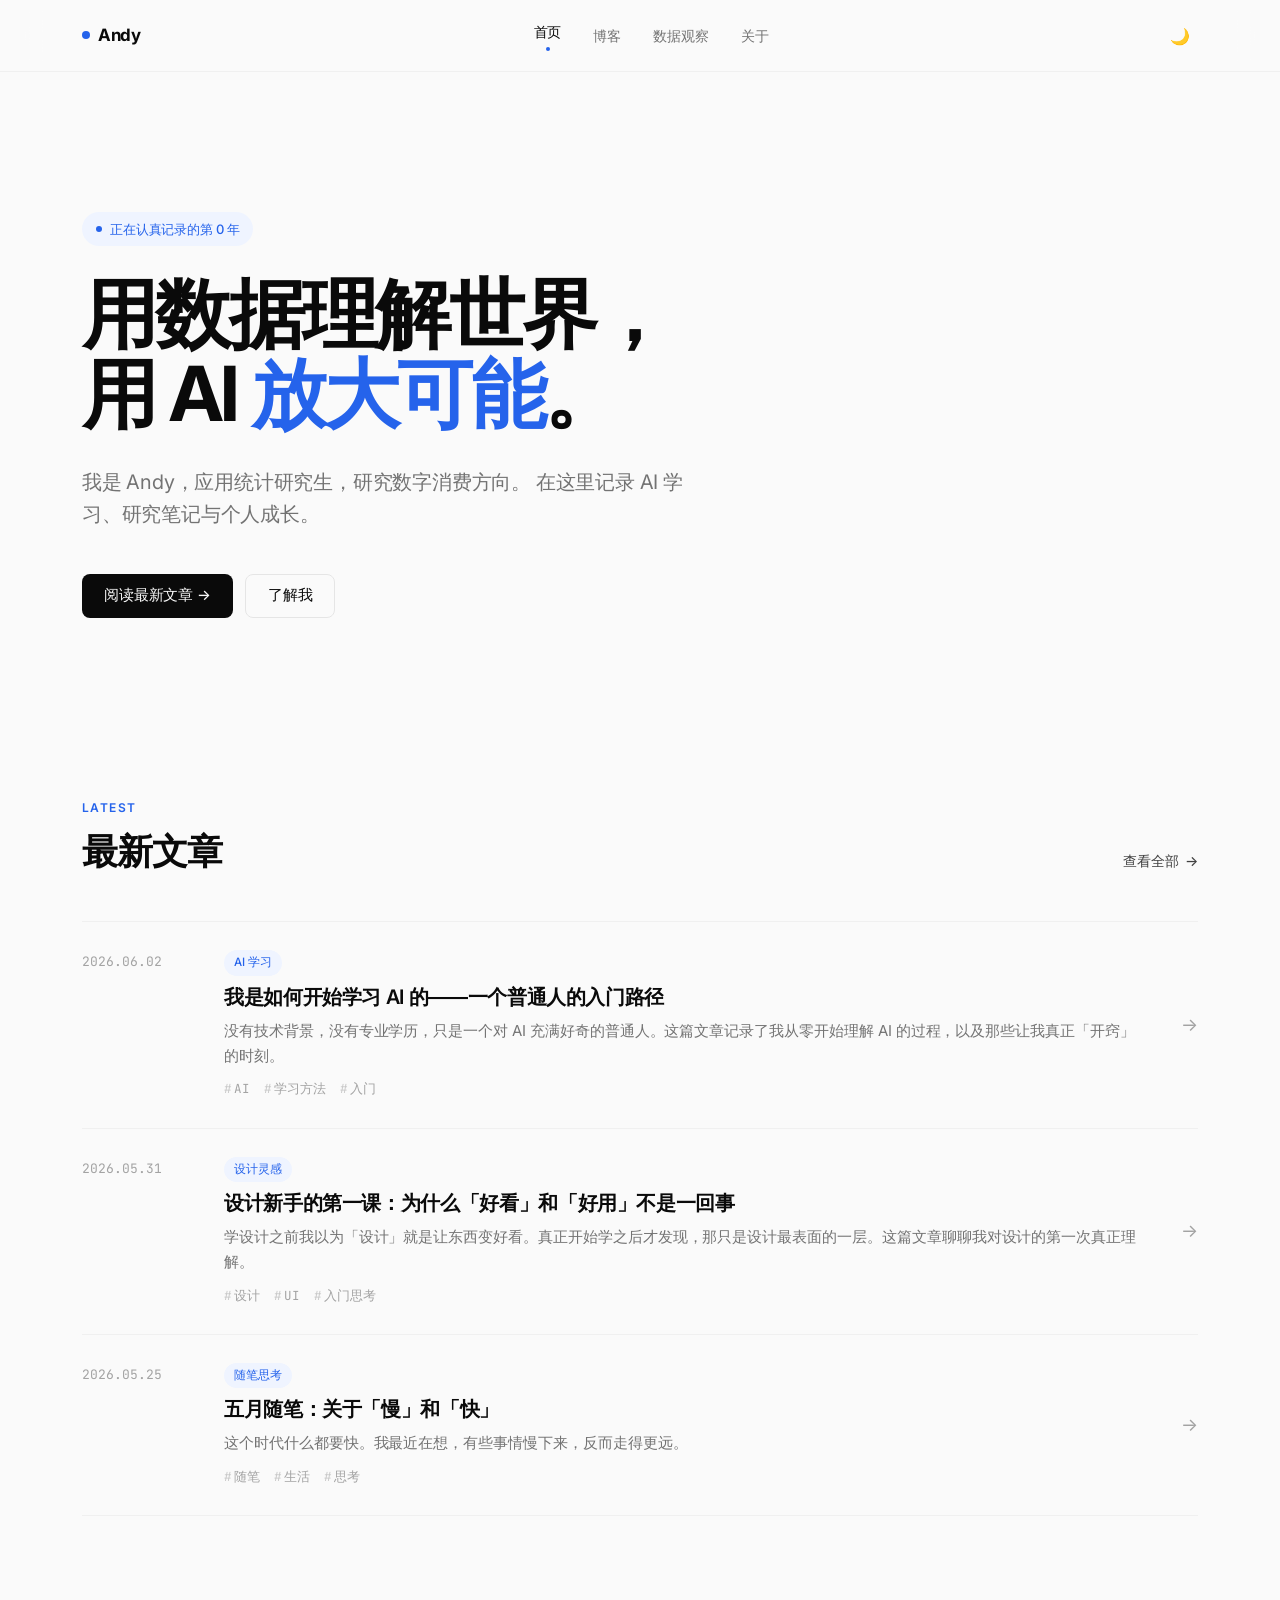
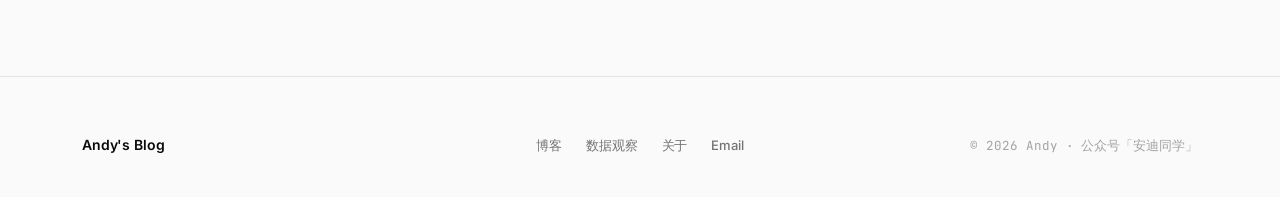
==== commit 48f78169: "新增数据观察板块，含 2026-06-02 数字消费日报" ====
--- a/index.html
+++ b/index.html
@@ -20,6 +20,7 @@
       <nav class="nav-links">
         <a href="index.html">首页</a>
         <a href="blog.html">博客</a>
+        <a href="decks.html">数据观察</a>
         <a href="about.html">关于</a>
       </nav>
       <div class="nav-actions">
@@ -31,6 +32,7 @@
   <nav class="mobile-nav" id="mobile-nav">
     <a href="index.html">首页</a>
     <a href="blog.html">博客</a>
+    <a href="decks.html">数据观察</a>
     <a href="about.html">关于</a>
   </nav>
 
@@ -88,6 +90,7 @@
         <span class="footer-brand">Andy's Blog</span>
         <nav class="footer-links">
           <a href="blog.html">博客</a>
+          <a href="decks.html">数据观察</a>
           <a href="about.html">关于</a>
           <a href="mailto:2950260544@qq.com">Email</a>
         </nav>
--- a/css/style.css
+++ b/css/style.css
@@ -512,6 +512,138 @@
 }
 
 /* ================================================================
+   数据观察 / Data Watch
+   ============================================================== */
+
+/* 列表行 */
+.decks-list { display: flex; flex-direction: column; }
+.deck-row {
+  display: grid;
+  grid-template-columns: 110px 1fr auto;
+  gap: 32px;
+  align-items: flex-start;
+  padding: 32px 0;
+  border-bottom: 1px solid var(--color-border-soft);
+  cursor: pointer;
+  transition: background var(--t-fast), padding var(--t-fast);
+}
+.deck-row:first-child { border-top: 1px solid var(--color-border-soft); }
+.deck-row:hover {
+  background: linear-gradient(to right, transparent, var(--color-primary-soft) 50%, transparent);
+  padding-left: 16px;
+  padding-right: 16px;
+}
+.deck-row:hover .deck-row-title { color: var(--color-primary); }
+.deck-row-date {
+  font-family: var(--font-mono);
+  font-size: 13px;
+  color: var(--color-text-4);
+  padding-top: 6px;
+}
+.deck-row-body { min-width: 0; }
+.deck-row-meta {
+  display: flex;
+  align-items: center;
+  gap: 12px;
+  margin-bottom: 10px;
+}
+.deck-row-title {
+  font-size: 21px;
+  font-weight: 600;
+  letter-spacing: -0.018em;
+  line-height: 1.35;
+  color: var(--color-text);
+  margin-bottom: 6px;
+  transition: color var(--t-fast);
+}
+.deck-row-subtitle {
+  font-size: 14.5px;
+  color: var(--color-primary);
+  font-weight: 500;
+  letter-spacing: -0.01em;
+  margin-bottom: 10px;
+}
+.deck-row-summary {
+  font-size: 14.5px;
+  line-height: 1.7;
+  color: var(--color-text-3);
+  margin-bottom: 12px;
+  display: -webkit-box;
+  -webkit-line-clamp: 2;
+  -webkit-box-orient: vertical;
+  overflow: hidden;
+}
+.deck-row-tags {
+  display: flex;
+  gap: 12px;
+  font-size: 12.5px;
+  color: var(--color-text-4);
+  font-family: var(--font-mono);
+  flex-wrap: wrap;
+}
+.deck-row-tags span::before { content: '#'; opacity: 0.6; margin-right: 2px; }
+@media (max-width: 768px) {
+  .deck-row { grid-template-columns: 1fr; gap: 8px; padding: 24px 0; }
+  .deck-row .post-row-arrow { display: none; }
+  .deck-row-title { font-size: 19px; }
+}
+
+/* 详情页 */
+.deck-detail-subtitle {
+  font-size: 18px;
+  color: var(--color-primary);
+  font-weight: 500;
+  letter-spacing: -0.015em;
+  margin-bottom: 20px;
+  line-height: 1.5;
+}
+.deck-actions {
+  display: flex;
+  flex-wrap: wrap;
+  gap: 12px;
+  margin: 8px 0 36px;
+  padding-bottom: 32px;
+  border-bottom: 1px solid var(--color-border-soft);
+}
+.deck-preview {
+  margin-bottom: 56px;
+  border: 1px solid var(--color-border);
+  border-radius: var(--radius);
+  overflow: hidden;
+  background: var(--color-surface);
+  box-shadow: var(--shadow-md);
+}
+.deck-preview iframe {
+  width: 100%;
+  height: 640px;
+  display: block;
+  border: none;
+  background: #f5f5f5;
+}
+[data-theme="dark"] .deck-preview iframe { background: #222; }
+.deck-preview-note {
+  padding: 14px 20px;
+  background: var(--color-primary-soft);
+  color: var(--color-text-3);
+  font-size: 13px;
+  line-height: 1.6;
+  border-top: 1px solid var(--color-border-soft);
+}
+.deck-summary-block {
+  padding: 28px;
+  background: var(--color-surface);
+  border: 1px solid var(--color-border);
+  border-radius: var(--radius);
+  margin-bottom: 48px;
+}
+.deck-summary-block .about-section-title { margin-bottom: 12px; }
+@media (max-width: 640px) {
+  .deck-preview iframe { height: 420px; }
+  .deck-preview-note { padding: 12px 16px; font-size: 12px; }
+  .deck-summary-block { padding: 20px; }
+}
+
+/* ================================================================
    关于页
    ============================================================== */
 .about-wrap {
